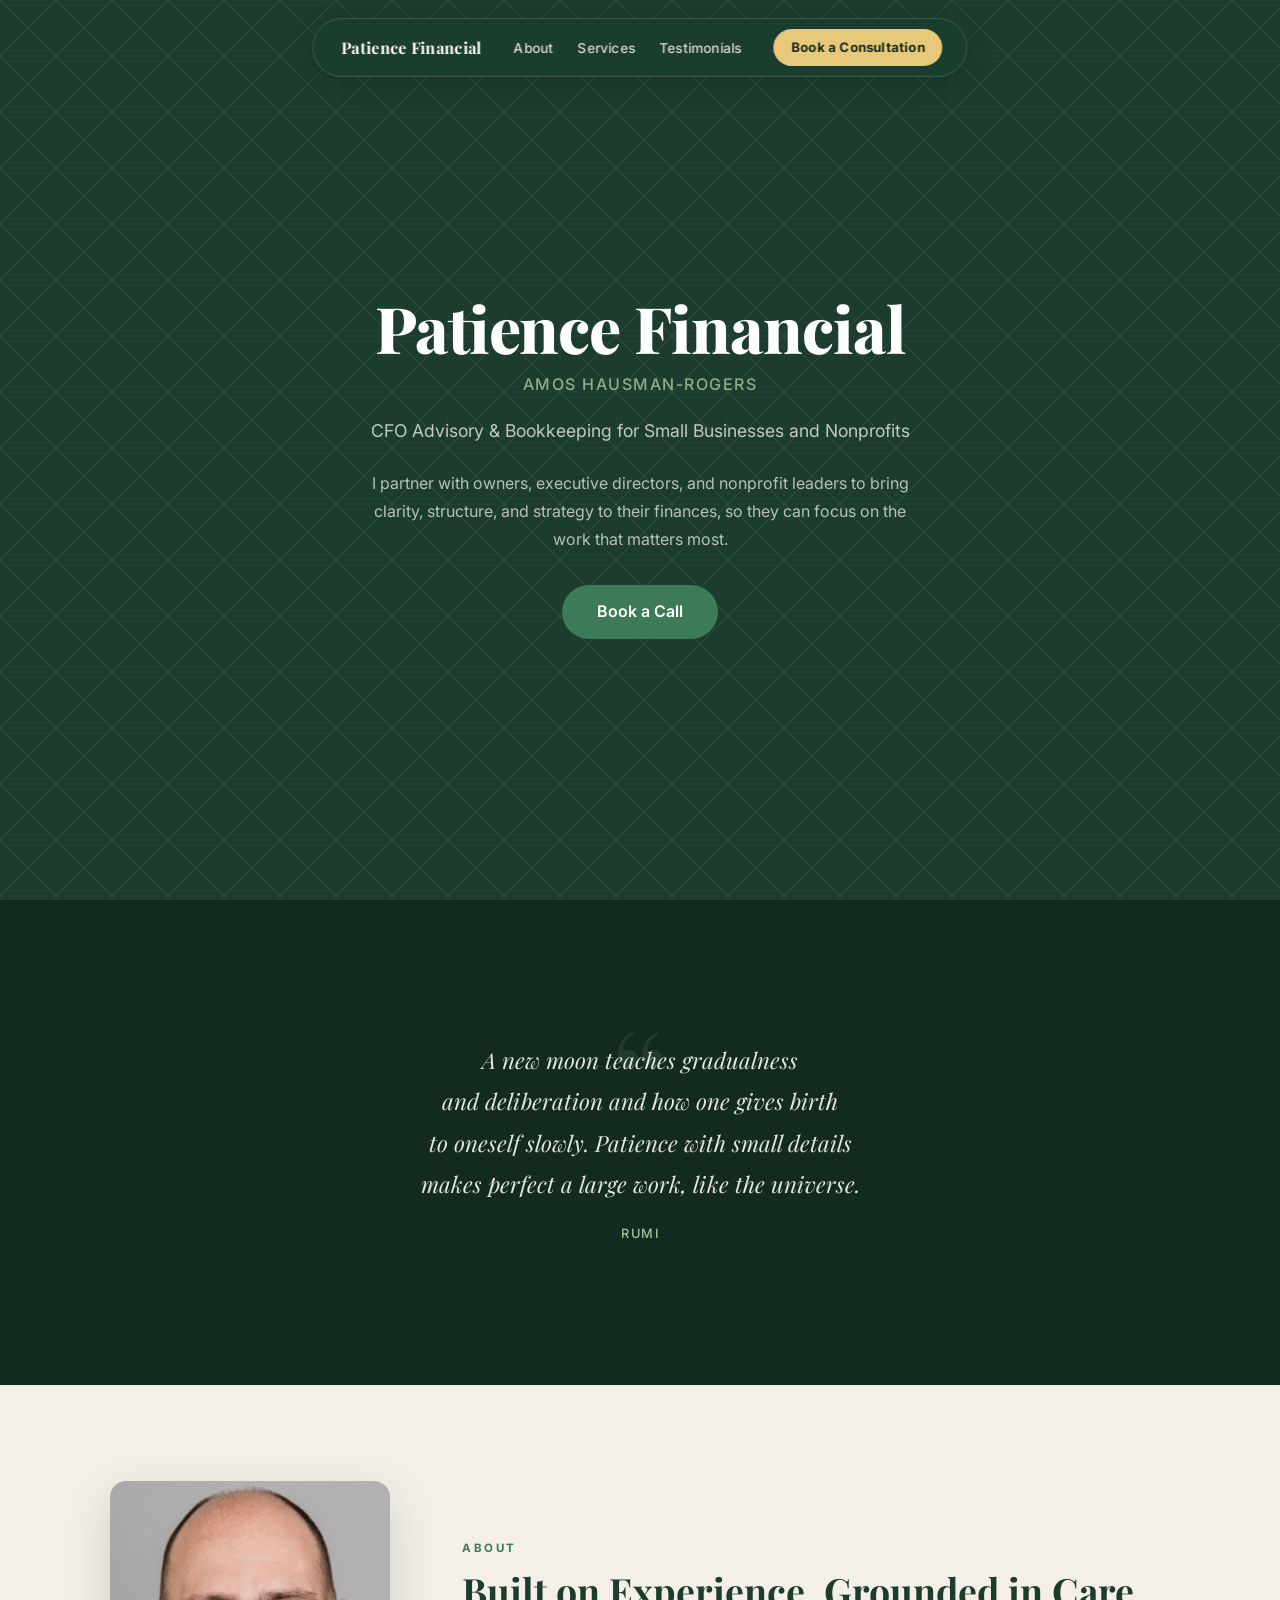
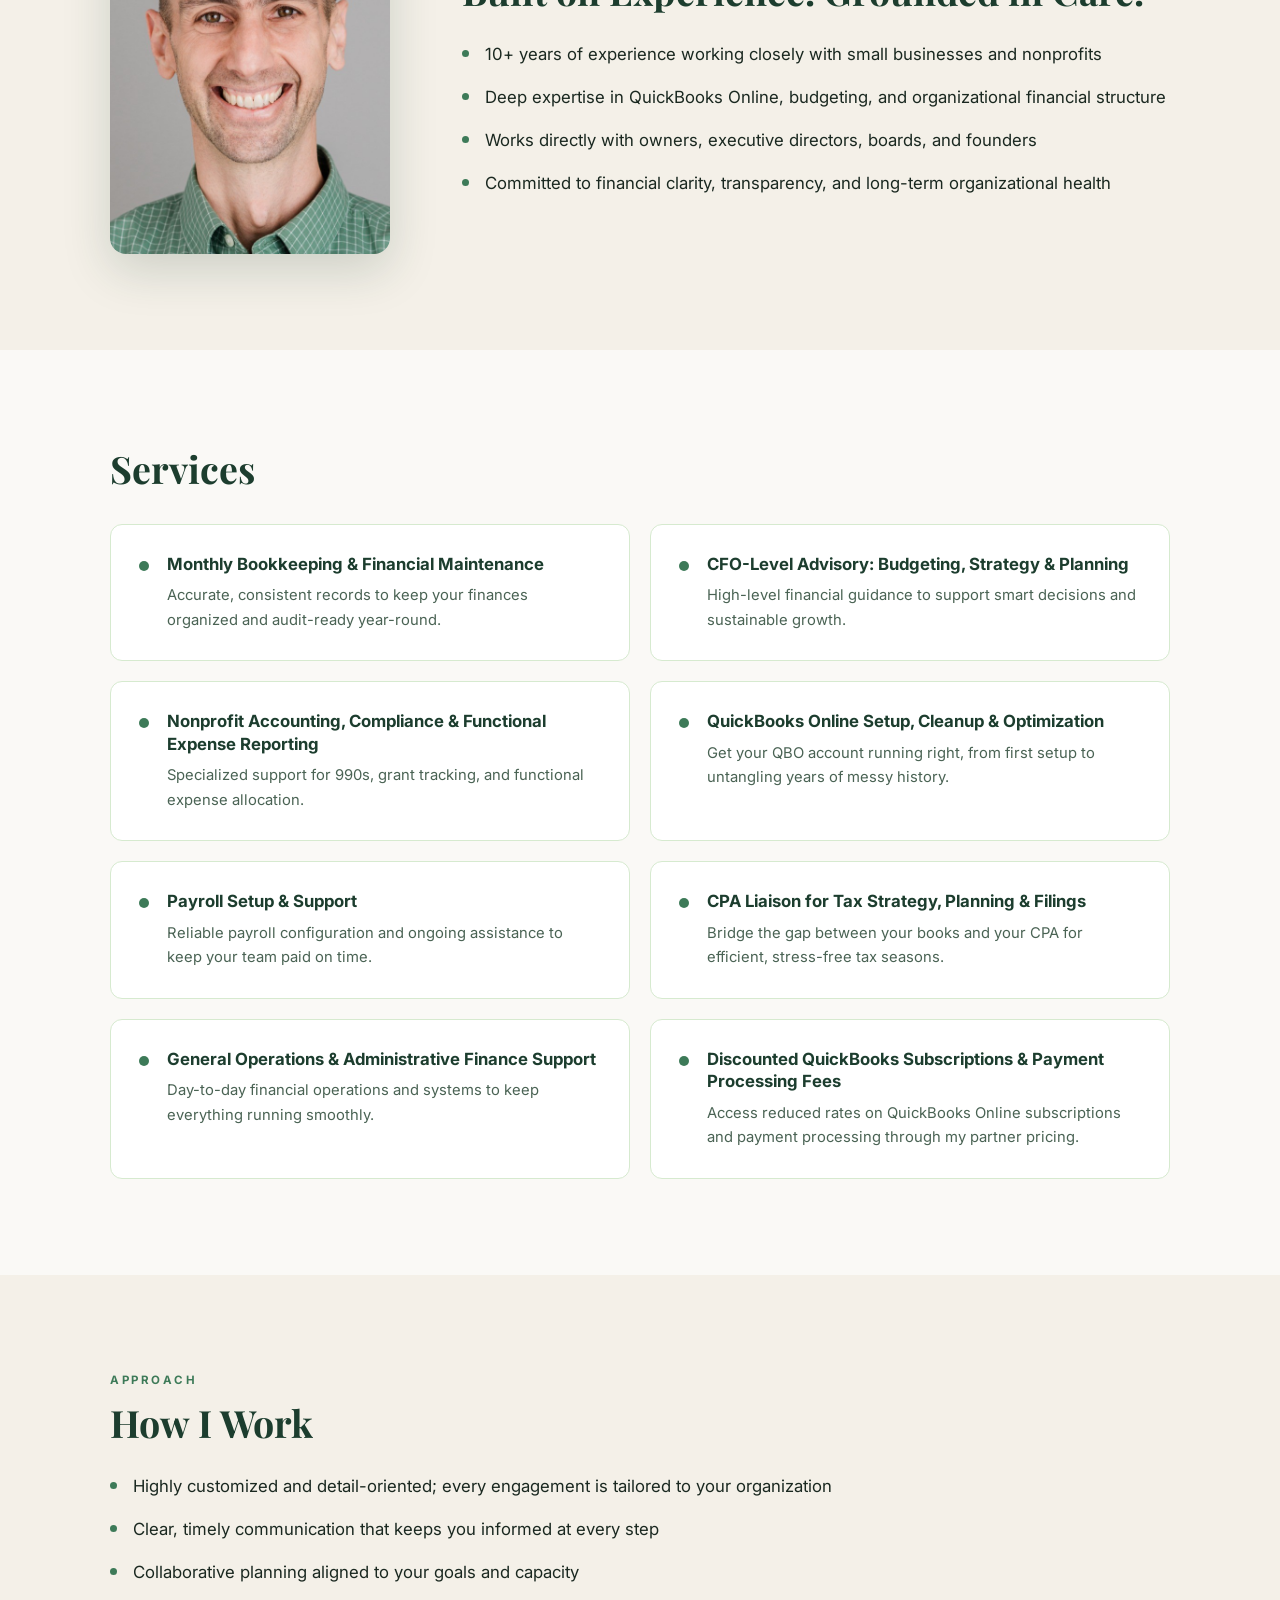
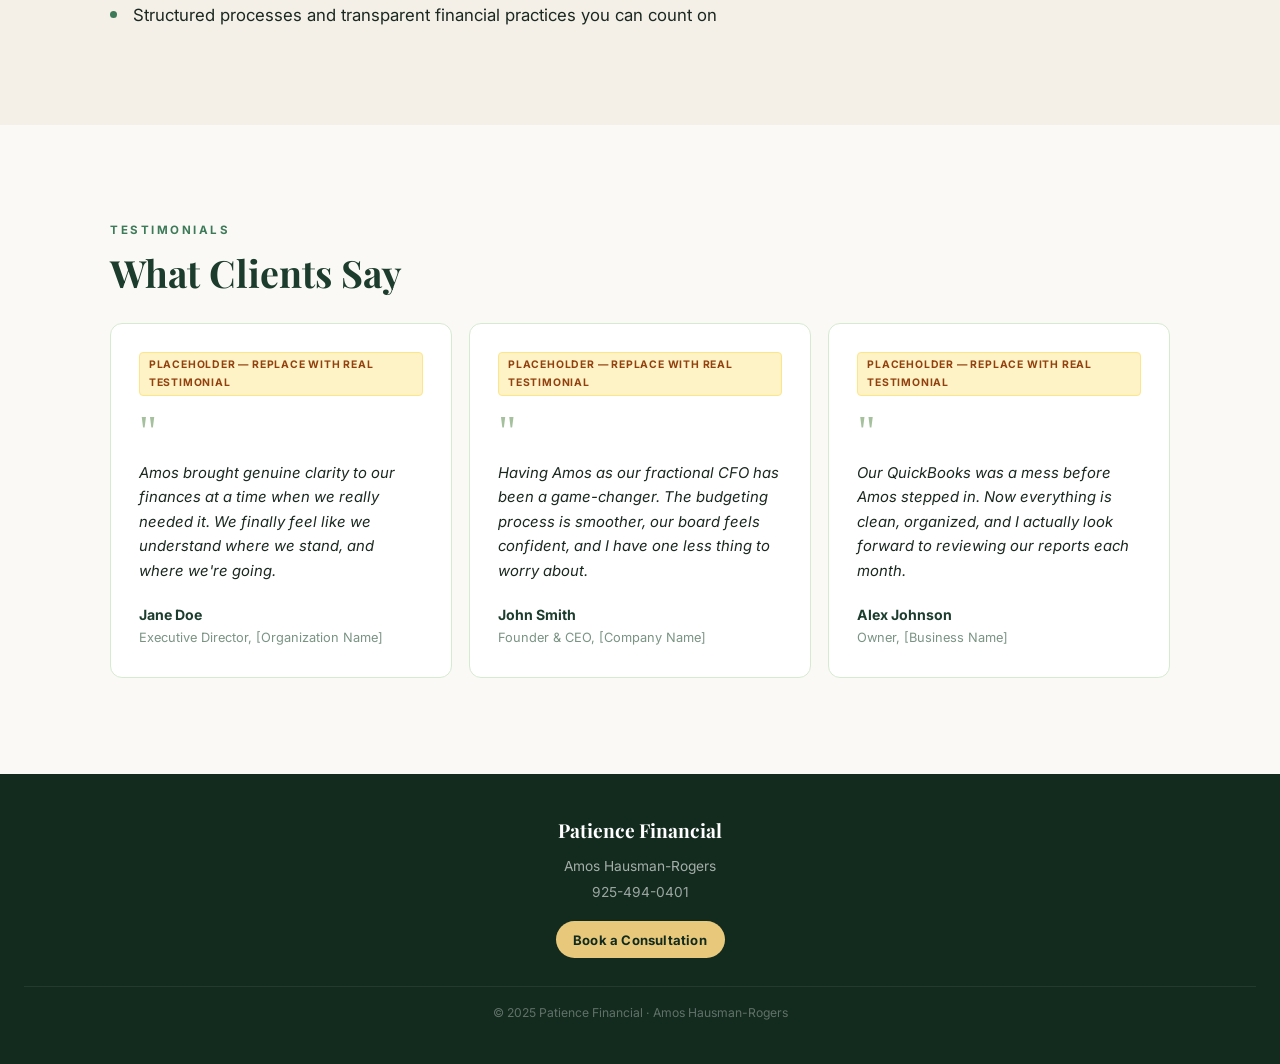
==== index.html @ f8614fc4 "Send booking links directly to Calendly" ====
<!DOCTYPE html>
<html lang="en">
<head>
  <meta charset="UTF-8" />
  <meta name="viewport" content="width=device-width, initial-scale=1.0" />
  <title>Patience Financial | Amos Hausman-Rogers</title>
  <link rel="preconnect" href="https://fonts.googleapis.com">
  <link rel="preconnect" href="https://fonts.gstatic.com" crossorigin>
  <link href="https://fonts.googleapis.com/css2?family=Inter:wght@400;500;600;700&family=Playfair+Display:ital,wght@0,700;0,800;1,400;1,500&display=swap" rel="stylesheet">
  <style>
    /* ===== RESET & BASE ===== */
    *, *::before, *::after { box-sizing: border-box; margin: 0; padding: 0; }

    :root {
      --deep:        #1c3d2e;
      --deep-2:      #132b1f;
      --mid:         #2d5a42;
      --accent:      #3d7a58;
      --sage:        #a5c09c;
      --sage-light:  #d6eacf;
      --cream:       #f4f0e8;
      --off-white:   #faf9f6;
      --white:       #ffffff;
      --text:        #1a2820;
      --text-mid:    #4a6354;
      --text-light:  #7a9484;
      --radius:      12px;
      --trans:       0.28s ease;
      --font:        'Inter', system-ui, -apple-system, sans-serif;
      --font-serif:  'Playfair Display', Georgia, serif;
    }

    html { scroll-behavior: smooth; }

    body {
      font-family: var(--font);
      color: var(--text);
      background: var(--white);
      line-height: 1.7;
      overflow-x: hidden;
    }

    /* ===== NAVBAR ===== */
    #navbar {
      position: fixed;
      top: 1.1rem;
      left: 50%;
      transform: translateX(-50%);
      z-index: 1000;
      background: rgba(28, 61, 46, 0.82);
      backdrop-filter: blur(16px);
      -webkit-backdrop-filter: blur(16px);
      border: 1px solid rgba(165, 192, 156, 0.22);
      border-radius: 999px;
      padding: 0.65rem 1.5rem 0.65rem 1.75rem;
      display: flex;
      align-items: center;
      gap: 2rem;
      transition: background var(--trans), box-shadow var(--trans);
      box-shadow: 0 4px 24px rgba(0,0,0,0.18);
    }

    #navbar.scrolled {
      background: rgba(19, 43, 31, 0.95);
    }

    .nav-brand {
      font-family: var(--font-serif);
      font-size: 1rem;
      font-weight: 700;
      color: #fff;
      letter-spacing: 0.3px;
      white-space: nowrap;
    }

    .nav-links {
      list-style: none;
      display: flex;
      gap: 1.5rem;
    }

    .nav-links a {
      color: rgba(255,255,255,0.82);
      text-decoration: none;
      font-size: 0.85rem;
      font-weight: 500;
      letter-spacing: 0.2px;
      transition: color var(--trans);
    }

    .nav-links a:hover { color: var(--sage); }

    .nav-cta {
      display: inline-block;
      padding: 0.45rem 1.1rem;
      background: #e8c87a;
      color: var(--deep-2);
      font-family: var(--font);
      font-size: 0.82rem;
      font-weight: 700;
      text-decoration: none;
      border-radius: 999px;
      white-space: nowrap;
      letter-spacing: 0.2px;
      transition: background var(--trans), transform var(--trans);
      flex-shrink: 0;
    }

    .nav-cta:hover {
      background: #f0d690;
      transform: translateY(-1px);
    }

    .nav-toggle {
      display: none;
      background: none;
      border: none;
      color: #fff;
      font-size: 1.35rem;
      cursor: pointer;
      padding: 0.1rem 0.3rem;
      line-height: 1;
    }

    /* ===== SHARED ===== */
    section { padding: 6rem 1.5rem; }

    .container {
      max-width: 1060px;
      margin: 0 auto;
    }

    .section-eyebrow {
      font-size: 0.72rem;
      font-weight: 700;
      letter-spacing: 2.5px;
      text-transform: uppercase;
      color: var(--accent);
      margin-bottom: 0.6rem;
    }

    h2 {
      font-family: var(--font-serif);
      font-size: clamp(1.75rem, 4vw, 2.35rem);
      font-weight: 700;
      color: var(--deep);
      line-height: 1.2;
      margin-bottom: 1.75rem;
    }

    .bullet-list {
      list-style: none;
      display: flex;
      flex-direction: column;
      gap: 1rem;
    }

    .bullet-list li {
      display: flex;
      align-items: flex-start;
      gap: 1rem;
      font-size: 1.05rem;
      color: var(--text);
      line-height: 1.6;
    }

    .bullet-list li::before {
      content: '';
      width: 7px;
      height: 7px;
      background: var(--accent);
      border-radius: 50%;
      flex-shrink: 0;
      margin-top: 0.58rem;
    }

    /* ===== HERO ===== */
    #hero {
      background: var(--deep);
      min-height: 100svh;
      display: flex;
      align-items: center;
      justify-content: center;
      text-align: center;
      position: relative;
      overflow: hidden;
      padding: 8rem 1.5rem 6rem;
    }

    .hero-bg {
      position: absolute;
      inset: 0;
      pointer-events: none;
    }

    .hero-content {
      position: relative;
      z-index: 1;
      max-width: 660px;
    }

    .hero-mark {
      width: 260px;
      height: 260px;
      margin: 0 auto 2rem;
      mix-blend-mode: multiply;
      display: block;
    }

    #hero h1 {
      font-family: var(--font-serif);
      font-size: clamp(2.6rem, 7vw, 4rem);
      font-weight: 800;
      color: #fff;
      line-height: 1.1;
      letter-spacing: -1px;
      margin-bottom: 0.5rem;
    }

    .hero-name {
      font-size: clamp(0.9rem, 2vw, 1rem);
      color: var(--sage);
      letter-spacing: 1.5px;
      text-transform: uppercase;
      font-weight: 500;
      margin-bottom: 1.25rem;
      opacity: 0.85;
    }

    .hero-tagline {
      font-size: clamp(0.95rem, 2.5vw, 1.1rem);
      color: rgba(255,255,255,0.72);
      font-weight: 400;
      margin-bottom: 1.5rem;
      line-height: 1.5;
    }

    .hero-intro {
      font-size: 1rem;
      color: rgba(255,255,255,0.68);
      line-height: 1.75;
      max-width: 540px;
      margin: 0 auto;
    }

    .hero-btn {
      display: inline-block;
      margin-top: 2rem;
      padding: 0.85rem 2.2rem;
      background: var(--accent);
      color: #fff;
      font-family: var(--font);
      font-size: 1rem;
      font-weight: 600;
      text-decoration: none;
      border-radius: 999px;
      transition: background var(--trans), transform var(--trans);
    }

    .hero-btn:hover {
      background: var(--mid);
      transform: translateY(-2px);
    }

    /* ===== QUOTES ===== */
    #quotes {
      background: var(--deep-2);
      padding: 6rem 1.5rem;
    }

    .quotes-inner {
      max-width: 660px;
      margin: 0 auto;
      display: flex;
      flex-direction: column;
      align-items: center;
    }

    .q-item {
      position: relative;
      text-align: center;
      padding: 2.75rem 1rem;
      width: 100%;
    }

    .q-deco {
      font-family: var(--font-serif);
      font-size: 9rem;
      line-height: 1;
      color: var(--sage);
      opacity: 0.1;
      position: absolute;
      top: 0.5rem;
      left: 50%;
      transform: translateX(-50%);
      pointer-events: none;
      user-select: none;
    }

    .q-item blockquote {
      font-family: var(--font-serif);
      font-style: italic;
      font-size: clamp(1.1rem, 2.5vw, 1.3rem);
      color: rgba(255,255,255,0.88);
      line-height: 1.7;
      position: relative;
      z-index: 1;
    }

    .q-featured blockquote {
      font-size: clamp(1.15rem, 2.8vw, 1.4rem);
      line-height: 1.85;
      white-space: pre-line;
    }

    .q-item cite {
      display: block;
      margin-top: 1.1rem;
      font-size: 0.8rem;
      font-style: normal;
      color: var(--sage);
      letter-spacing: 1.5px;
      text-transform: uppercase;
      font-weight: 500;
      position: relative;
      z-index: 1;
    }

    .q-divider {
      display: flex;
      align-items: center;
      gap: 0.75rem;
      width: 100%;
      justify-content: center;
    }

    .q-divider::before,
    .q-divider::after {
      content: '';
      flex: 1;
      max-width: 80px;
      height: 1px;
      background: rgba(165,192,156,0.2);
    }

    .q-divider span {
      color: var(--sage);
      opacity: 0.4;
      font-size: 0.6rem;
      letter-spacing: 4px;
    }

    /* ===== ABOUT ===== */
    #about { background: var(--cream); }

    .about-layout {
      display: grid;
      grid-template-columns: 280px 1fr;
      gap: 4.5rem;
      align-items: center;
    }

    .about-photo {
      width: 100%;
      aspect-ratio: 3 / 4;
      border-radius: 16px;
      overflow: hidden;
      box-shadow: 0 16px 48px rgba(28, 61, 46, 0.18);
      flex-shrink: 0;
    }

    .about-photo img {
      width: 100%;
      height: 100%;
      object-fit: cover;
      object-position: center top;
    }

    /* ===== SERVICES ===== */
    #services { background: var(--off-white); }

    .svc-list {
      display: grid;
      grid-template-columns: 1fr 1fr;
      gap: 1.25rem;
      margin-top: 2rem;
    }

    .svc-item {
      display: flex;
      align-items: flex-start;
      gap: 1.1rem;
      padding: 1.75rem;
      background: var(--white);
      border-radius: var(--radius);
      border: 1px solid var(--sage-light);
    }

    .svc-dot {
      width: 10px;
      height: 10px;
      background: var(--accent);
      border-radius: 50%;
      flex-shrink: 0;
      margin-top: 0.5rem;
    }

    .svc-item h3 {
      font-size: 1.05rem;
      font-weight: 700;
      color: var(--deep);
      line-height: 1.35;
      margin-bottom: 0.5rem;
    }

    .svc-item p {
      font-size: 0.925rem;
      color: var(--text-mid);
      line-height: 1.65;
    }

    /* ===== HOW I WORK ===== */
    #how { background: var(--cream); }

    /* ===== TESTIMONIALS ===== */
    #testimonials { background: var(--off-white); }

    .testi-grid {
      display: grid;
      grid-template-columns: repeat(auto-fill, minmax(280px, 1fr));
      gap: 1.1rem;
      margin-top: 0.5rem;
    }

    .testi-card {
      background: var(--white);
      border: 1px solid var(--sage-light);
      border-radius: var(--radius);
      padding: 1.75rem;
    }

    .placeholder-tag {
      display: inline-block;
      font-size: 0.65rem;
      font-weight: 700;
      letter-spacing: 0.8px;
      text-transform: uppercase;
      background: #fef3c7;
      color: #92400e;
      border: 1px solid #fde68a;
      border-radius: 4px;
      padding: 0.2rem 0.55rem;
      margin-bottom: 1rem;
    }

    .quote-glyph {
      font-size: 2.75rem;
      line-height: 0.9;
      color: var(--sage);
      font-family: Georgia, serif;
      margin-bottom: 0.6rem;
    }

    .testi-card blockquote {
      font-size: 0.93rem;
      color: var(--text);
      line-height: 1.65;
      font-style: italic;
      margin-bottom: 1.25rem;
    }

    .testi-name {
      font-weight: 700;
      font-size: 0.88rem;
      color: var(--deep);
    }

    .testi-role {
      font-size: 0.8rem;
      color: var(--text-light);
    }

    /* ===== FOOTER ===== */
    #footer {
      background: var(--deep-2);
      color: rgba(255,255,255,0.62);
      padding: 2.5rem 1.5rem;
      text-align: center;
    }

    .footer-brand {
      font-family: var(--font-serif);
      font-size: 1.2rem;
      font-weight: 700;
      color: #fff;
      margin-bottom: 0.4rem;
    }

    .footer-details {
      font-size: 0.86rem;
      line-height: 1.9;
      margin-bottom: 1rem;
    }

    .footer-details a {
      color: rgba(255,255,255,0.58);
      text-decoration: none;
      transition: color var(--trans);
    }

    .footer-details a:hover { color: var(--sage); }

    .footer-cta {
      margin-bottom: 1.25rem;
    }

    .footer-copy {
      font-size: 0.76rem;
      color: rgba(255,255,255,0.33);
      border-top: 1px solid rgba(255,255,255,0.07);
      padding-top: 1rem;
      margin-top: 0.5rem;
    }

    /* ===== SCROLL FADE IN ===== */
    .fade {
      opacity: 0;
      transform: translateY(22px);
      transition: opacity 0.55s ease, transform 0.55s ease;
    }

    .fade.in {
      opacity: 1;
      transform: none;
    }

    /* ===== RESPONSIVE ===== */
    @media (max-width: 820px) {
      .contact-wrap { grid-template-columns: 1fr; gap: 2rem; }
      .about-layout { grid-template-columns: 1fr; gap: 2.5rem; }
      .about-photo { max-width: 240px; aspect-ratio: 1; border-radius: 50%; margin: 0 auto; }
    }

    @media (max-width: 680px) {
      #navbar {
        border-radius: 14px;
        top: 0.75rem;
        padding: 0.6rem 1.1rem;
        gap: 0.75rem;
        max-width: calc(100% - 1.5rem);
      }

      .nav-links {
        display: none;
        flex-direction: column;
        position: fixed;
        top: 4.25rem;
        left: 0.75rem;
        right: 0.75rem;
        background: rgba(19, 43, 31, 0.97);
        backdrop-filter: blur(16px);
        border-radius: 14px;
        padding: 1.25rem 1.5rem;
        gap: 1.1rem;
        border: 1px solid rgba(165, 192, 156, 0.15);
        box-shadow: 0 8px 32px rgba(0,0,0,0.25);
      }

      .nav-links.open { display: flex; }
      .nav-toggle { display: block; }

      section { padding: 4rem 1.25rem; }

      .svc-list { grid-template-columns: 1fr; }
    }
  </style>
</head>
<body>

  <!-- ====== NAVBAR ====== -->
  <nav id="navbar" aria-label="Main navigation">
    <span class="nav-brand">Patience Financial</span>
    <ul class="nav-links" id="navLinks">
      <li><a href="#about">About</a></li>
      <li><a href="#services">Services</a></li>
      <li><a href="#testimonials">Testimonials</a></li>
    </ul>
    <a href="https://calendly.com/patience-financial/mtg" class="nav-cta" target="_blank" rel="noopener">Book a Consultation</a>
    <button class="nav-toggle" id="navToggle" aria-label="Toggle menu">&#9776;</button>
  </nav>

  <!-- ====== HERO ====== -->
  <section id="hero">
    <!-- Geometric SVG pattern -->
    <svg class="hero-bg" xmlns="http://www.w3.org/2000/svg" width="100%" height="100%">
      <defs>
        <pattern id="geo" x="0" y="0" width="56" height="56" patternUnits="userSpaceOnUse">
          <path d="M0 0 L56 56 M56 0 L0 56" stroke="rgba(165,192,156,0.14)" stroke-width="1" fill="none"/>
          <rect width="56" height="56" stroke="rgba(165,192,156,0.06)" fill="none"/>
        </pattern>
      </defs>
      <rect width="100%" height="100%" fill="url(#geo)"/>
    </svg>

    <div class="hero-content">
      <h1>Patience Financial</h1>
      <p class="hero-name">Amos Hausman-Rogers</p>
      <p class="hero-tagline">CFO Advisory &amp; Bookkeeping for Small Businesses and Nonprofits</p>
      <p class="hero-intro">
        I partner with owners, executive directors, and nonprofit leaders to bring clarity, structure, and strategy to their finances, so they can focus on the work that matters most.
      </p>
      <a class="hero-btn" href="https://calendly.com/patience-financial/mtg" target="_blank" rel="noopener">Book a Call</a>
    </div>
  </section>

  <!-- ====== QUOTES ====== -->
  <section id="quotes">
    <div class="quotes-inner">

      <div class="q-item q-featured fade">
        <div class="q-deco">&ldquo;</div>
        <blockquote>A new moon teaches gradualness
and deliberation and how one gives birth
to oneself slowly. Patience with small details
makes perfect a large work, like the universe.</blockquote>
        <cite>Rumi</cite>
      </div>

    </div>
  </section>

  <!-- ====== ABOUT ====== -->
  <section id="about">
    <div class="container">
      <div class="about-layout fade">
        <div class="about-photo">
          <img src="images/Amos.jpeg" alt="Amos Hausman-Rogers" />
        </div>
        <div class="about-text">
          <p class="section-eyebrow">About</p>
          <h2>Built on Experience. Grounded in Care.</h2>
          <ul class="bullet-list">
            <li>10+ years of experience working closely with small businesses and nonprofits</li>
            <li>Deep expertise in QuickBooks Online, budgeting, and organizational financial structure</li>
            <li>Works directly with owners, executive directors, boards, and founders</li>
            <li>Committed to financial clarity, transparency, and long-term organizational health</li>
          </ul>
        </div>
      </div>
    </div>
  </section>

  <!-- ====== SERVICES ====== -->
  <section id="services">
    <div class="container">
      <h2 class="fade">Services</h2>
      <div class="svc-list">

        <div class="svc-item fade">
          <div class="svc-dot"></div>
          <div>
            <h3>Monthly Bookkeeping &amp; Financial Maintenance</h3>
            <p>Accurate, consistent records to keep your finances organized and audit-ready year-round.</p>
          </div>
        </div>

        <div class="svc-item fade">
          <div class="svc-dot"></div>
          <div>
            <h3>CFO-Level Advisory: Budgeting, Strategy &amp; Planning</h3>
            <p>High-level financial guidance to support smart decisions and sustainable growth.</p>
          </div>
        </div>

        <div class="svc-item fade">
          <div class="svc-dot"></div>
          <div>
            <h3>Nonprofit Accounting, Compliance &amp; Functional Expense Reporting</h3>
            <p>Specialized support for 990s, grant tracking, and functional expense allocation.</p>
          </div>
        </div>

        <div class="svc-item fade">
          <div class="svc-dot"></div>
          <div>
            <h3>QuickBooks Online Setup, Cleanup &amp; Optimization</h3>
            <p>Get your QBO account running right, from first setup to untangling years of messy history.</p>
          </div>
        </div>

        <div class="svc-item fade">
          <div class="svc-dot"></div>
          <div>
            <h3>Payroll Setup &amp; Support</h3>
            <p>Reliable payroll configuration and ongoing assistance to keep your team paid on time.</p>
          </div>
        </div>

        <div class="svc-item fade">
          <div class="svc-dot"></div>
          <div>
            <h3>CPA Liaison for Tax Strategy, Planning &amp; Filings</h3>
            <p>Bridge the gap between your books and your CPA for efficient, stress-free tax seasons.</p>
          </div>
        </div>

        <div class="svc-item fade">
          <div class="svc-dot"></div>
          <div>
            <h3>General Operations &amp; Administrative Finance Support</h3>
            <p>Day-to-day financial operations and systems to keep everything running smoothly.</p>
          </div>
        </div>

        <div class="svc-item fade">
          <div class="svc-dot"></div>
          <div>
            <h3>Discounted QuickBooks Subscriptions &amp; Payment Processing Fees</h3>
            <p>Access reduced rates on QuickBooks Online subscriptions and payment processing through my partner pricing.</p>
          </div>
        </div>

      </div>
    </div>
  </section>

  <!-- ====== HOW I WORK ====== -->
  <section id="how">
    <div class="container fade">
      <p class="section-eyebrow">Approach</p>
      <h2>How I Work</h2>
      <ul class="bullet-list">
        <li>Highly customized and detail-oriented; every engagement is tailored to your organization</li>
        <li>Clear, timely communication that keeps you informed at every step</li>
        <li>Collaborative planning aligned to your goals and capacity</li>
        <li>Structured processes and transparent financial practices you can count on</li>
      </ul>
    </div>
  </section>

  <!-- ====== TESTIMONIALS ====== -->
  <section id="testimonials">
    <div class="container">
      <p class="section-eyebrow fade">Testimonials</p>
      <h2 class="fade">What Clients Say</h2>
      <div class="testi-grid">

        <div class="testi-card fade">
          <span class="placeholder-tag">Placeholder — replace with real testimonial</span>
          <div class="quote-glyph">"</div>
          <blockquote>Amos brought genuine clarity to our finances at a time when we really needed it. We finally feel like we understand where we stand, and where we're going.</blockquote>
          <div class="testi-name">Jane Doe</div>
          <div class="testi-role">Executive Director, [Organization Name]</div>
        </div>

        <div class="testi-card fade">
          <span class="placeholder-tag">Placeholder — replace with real testimonial</span>
          <div class="quote-glyph">"</div>
          <blockquote>Having Amos as our fractional CFO has been a game-changer. The budgeting process is smoother, our board feels confident, and I have one less thing to worry about.</blockquote>
          <div class="testi-name">John Smith</div>
          <div class="testi-role">Founder &amp; CEO, [Company Name]</div>
        </div>

        <div class="testi-card fade">
          <span class="placeholder-tag">Placeholder — replace with real testimonial</span>
          <div class="quote-glyph">"</div>
          <blockquote>Our QuickBooks was a mess before Amos stepped in. Now everything is clean, organized, and I actually look forward to reviewing our reports each month.</blockquote>
          <div class="testi-name">Alex Johnson</div>
          <div class="testi-role">Owner, [Business Name]</div>
        </div>

      </div>
    </div>
  </section>

  <!-- ====== FOOTER ====== -->
  <footer id="footer">
    <div class="footer-brand">Patience Financial</div>
    <div class="footer-details">
      Amos Hausman-Rogers<br>
      <a href="tel:+19254940401">925-494-0401</a>
    </div>
    <a href="https://calendly.com/patience-financial/mtg" class="nav-cta footer-cta" target="_blank" rel="noopener">Book a Consultation</a>
    <div class="footer-copy">&copy; 2025 Patience Financial &middot; Amos Hausman-Rogers</div>
  </footer>

  <script>
    // ---- Mobile nav ----
    const toggle = document.getElementById('navToggle');
    const links  = document.getElementById('navLinks');

    toggle.addEventListener('click', () => links.classList.toggle('open'));
    links.querySelectorAll('a').forEach(a =>
      a.addEventListener('click', () => links.classList.remove('open'))
    );

    // ---- Navbar scroll opacity ----
    window.addEventListener('scroll', () => {
      document.getElementById('navbar').classList.toggle('scrolled', window.scrollY > 40);
    }, { passive: true });

    // ---- Scroll fade-in ----
    const observer = new IntersectionObserver((entries) => {
      entries.forEach(entry => {
        if (entry.isIntersecting) {
          entry.target.classList.add('in');
          observer.unobserve(entry.target);
        }
      });
    }, { threshold: 0.1 });

    document.querySelectorAll('.fade').forEach(el => observer.observe(el));
  </script>

</body>
</html>
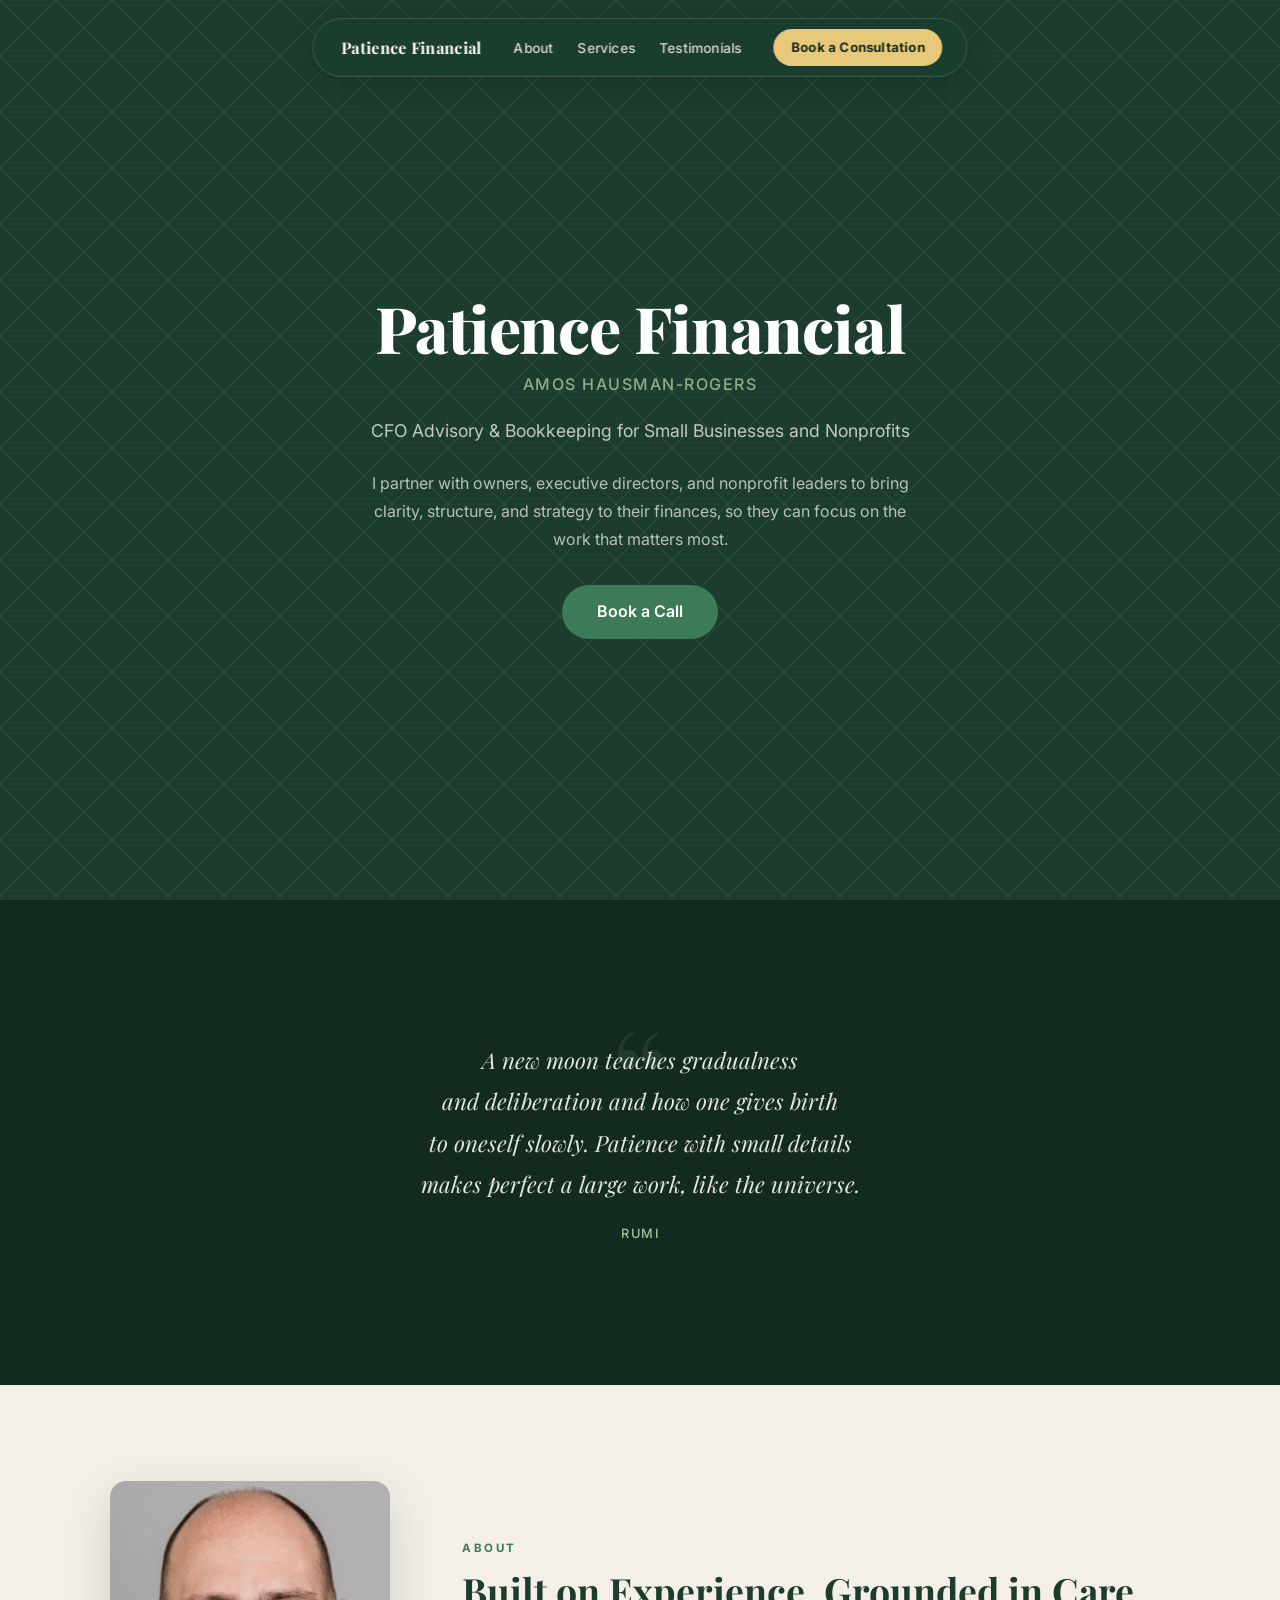
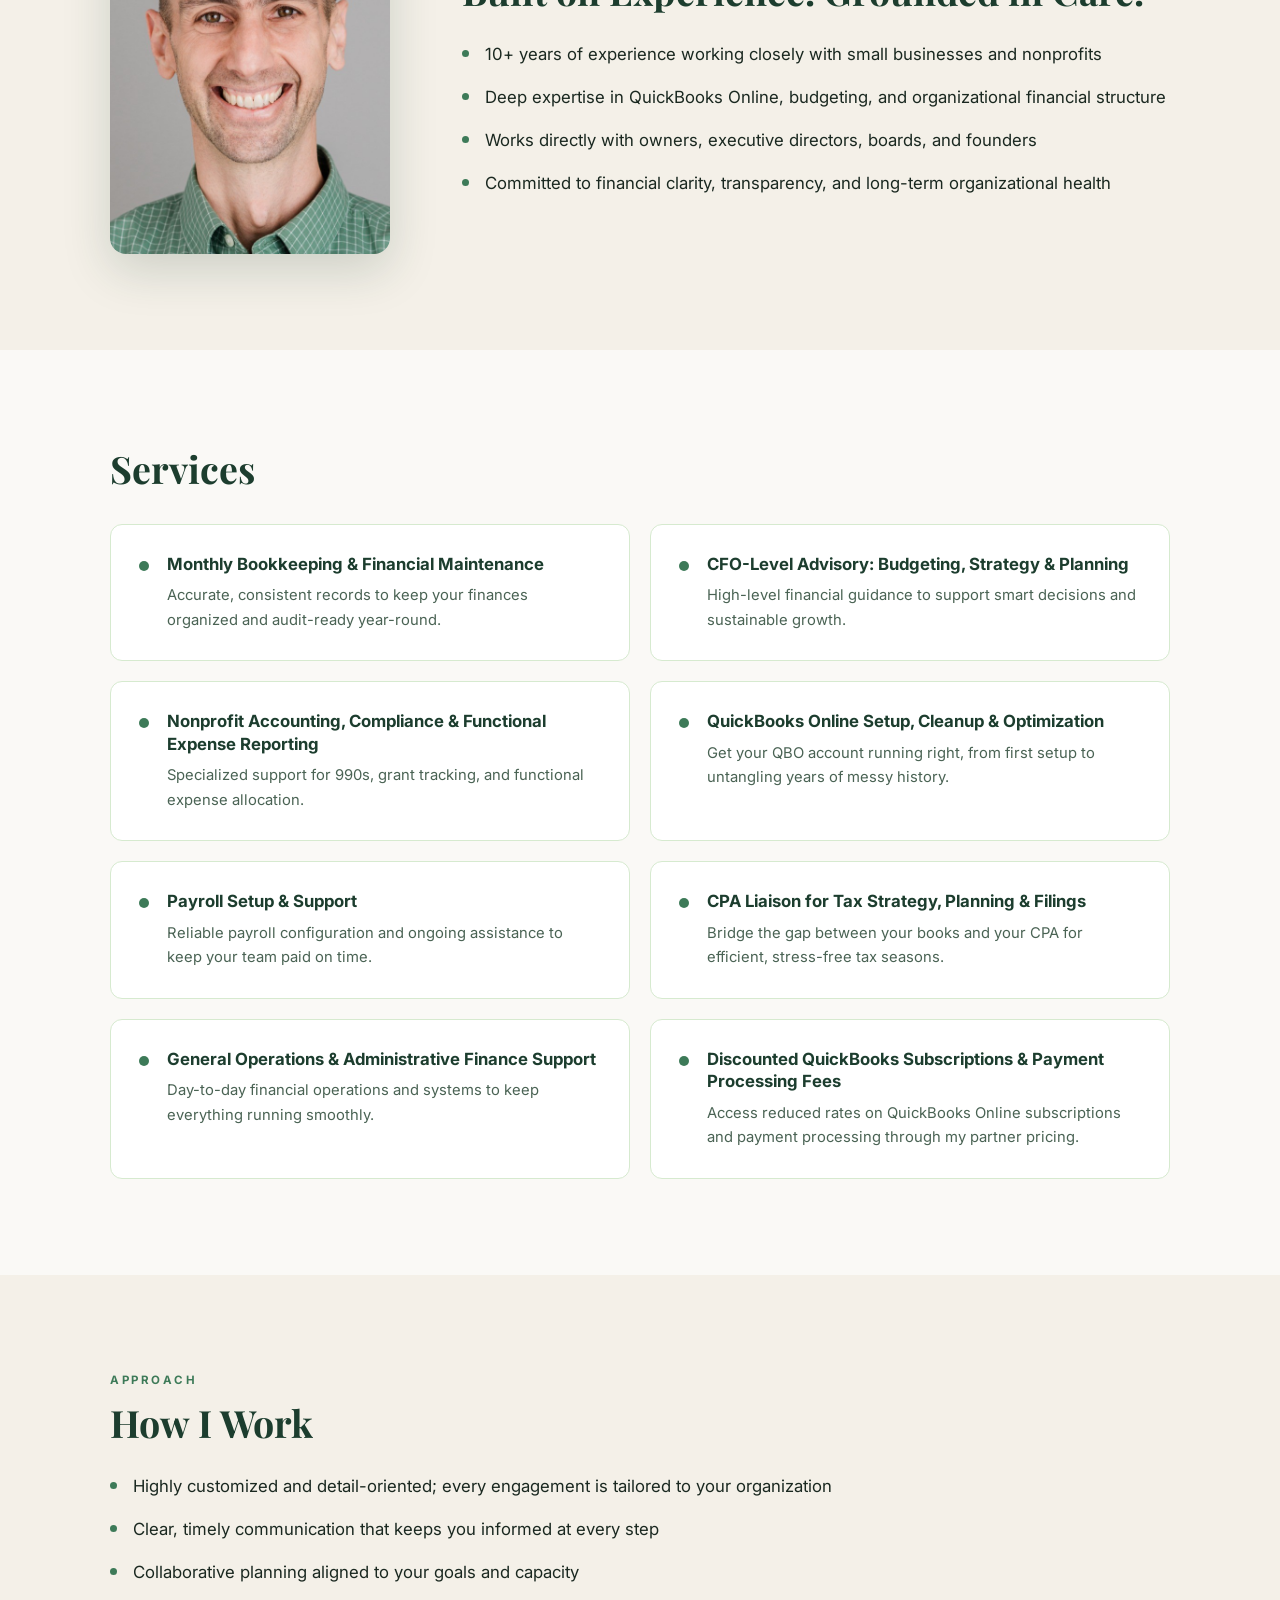
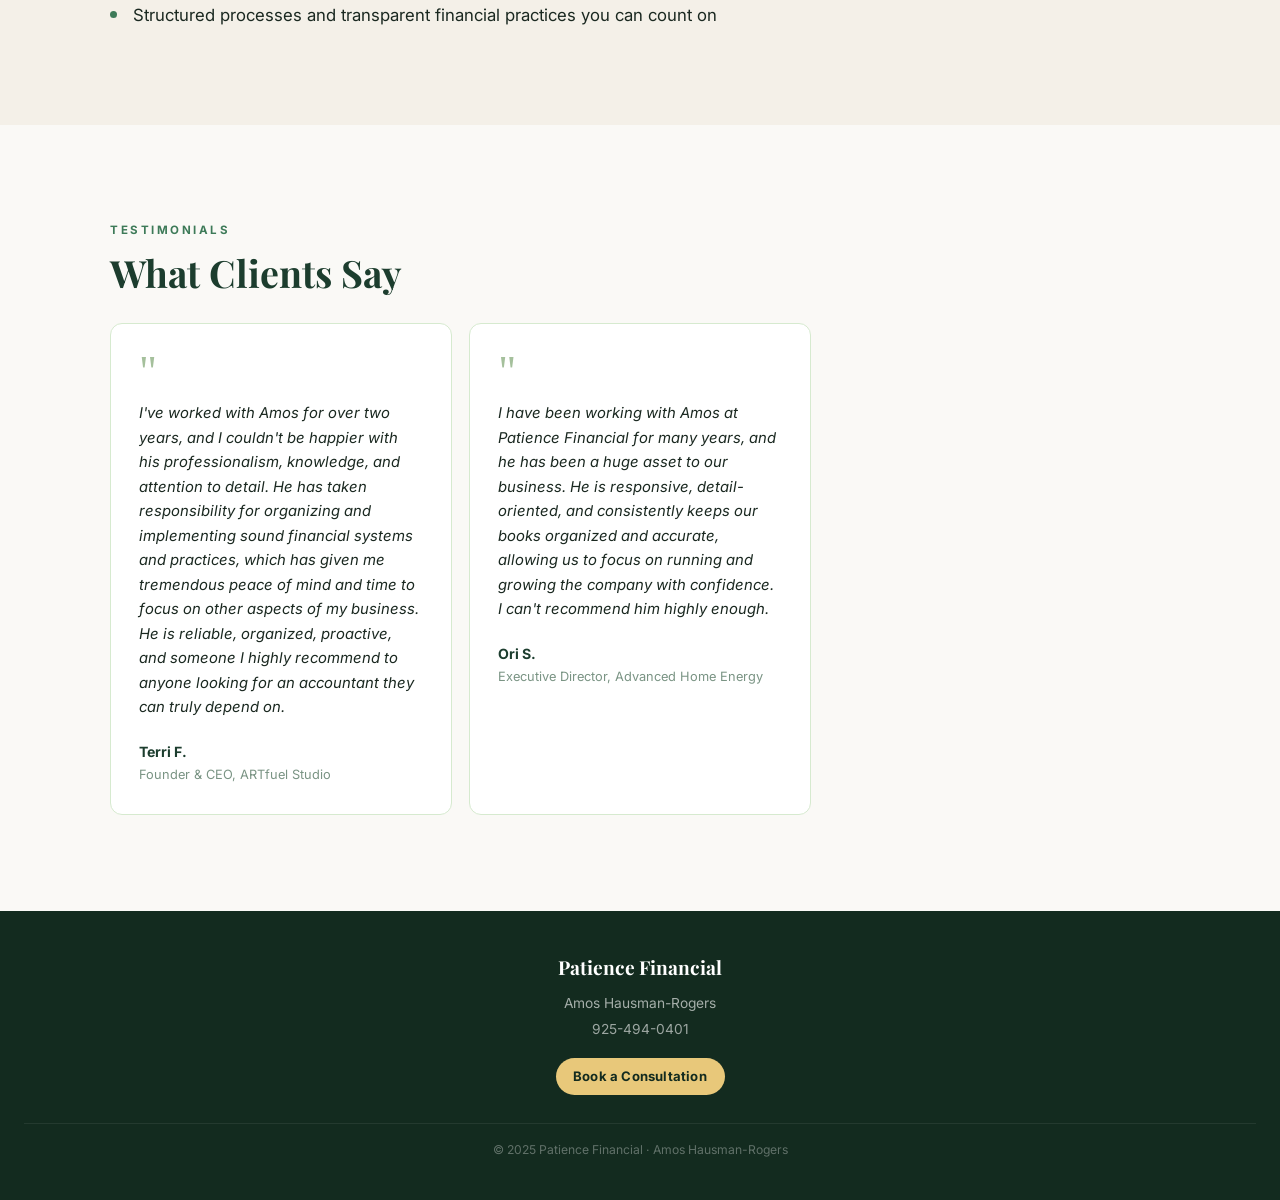
==== commit 0153288d: "Update homepage testimonials" ====
--- a/index.html
+++ b/index.html
@@ -746,27 +746,17 @@
       <div class="testi-grid">
 
         <div class="testi-card fade">
-          <span class="placeholder-tag">Placeholder — replace with real testimonial</span>
           <div class="quote-glyph">"</div>
-          <blockquote>Amos brought genuine clarity to our finances at a time when we really needed it. We finally feel like we understand where we stand, and where we're going.</blockquote>
-          <div class="testi-name">Jane Doe</div>
-          <div class="testi-role">Executive Director, [Organization Name]</div>
+          <blockquote>I've worked with Amos for over two years, and I couldn't be happier with his professionalism, knowledge, and attention to detail. He has taken responsibility for organizing and implementing sound financial systems and practices, which has given me tremendous peace of mind and time to focus on other aspects of my business. He is reliable, organized, proactive, and someone I highly recommend to anyone looking for an accountant they can truly depend on.</blockquote>
+          <div class="testi-name">Terri F.</div>
+          <div class="testi-role">Founder &amp; CEO, ARTfuel Studio</div>
         </div>
 
         <div class="testi-card fade">
-          <span class="placeholder-tag">Placeholder — replace with real testimonial</span>
           <div class="quote-glyph">"</div>
-          <blockquote>Having Amos as our fractional CFO has been a game-changer. The budgeting process is smoother, our board feels confident, and I have one less thing to worry about.</blockquote>
-          <div class="testi-name">John Smith</div>
-          <div class="testi-role">Founder &amp; CEO, [Company Name]</div>
-        </div>
-
-        <div class="testi-card fade">
-          <span class="placeholder-tag">Placeholder — replace with real testimonial</span>
-          <div class="quote-glyph">"</div>
-          <blockquote>Our QuickBooks was a mess before Amos stepped in. Now everything is clean, organized, and I actually look forward to reviewing our reports each month.</blockquote>
-          <div class="testi-name">Alex Johnson</div>
-          <div class="testi-role">Owner, [Business Name]</div>
+          <blockquote>I have been working with Amos at Patience Financial for many years, and he has been a huge asset to our business. He is responsive, detail-oriented, and consistently keeps our books organized and accurate, allowing us to focus on running and growing the company with confidence. I can't recommend him highly enough.</blockquote>
+          <div class="testi-name">Ori S.</div>
+          <div class="testi-role">Executive Director, Advanced Home Energy</div>
         </div>
 
       </div>
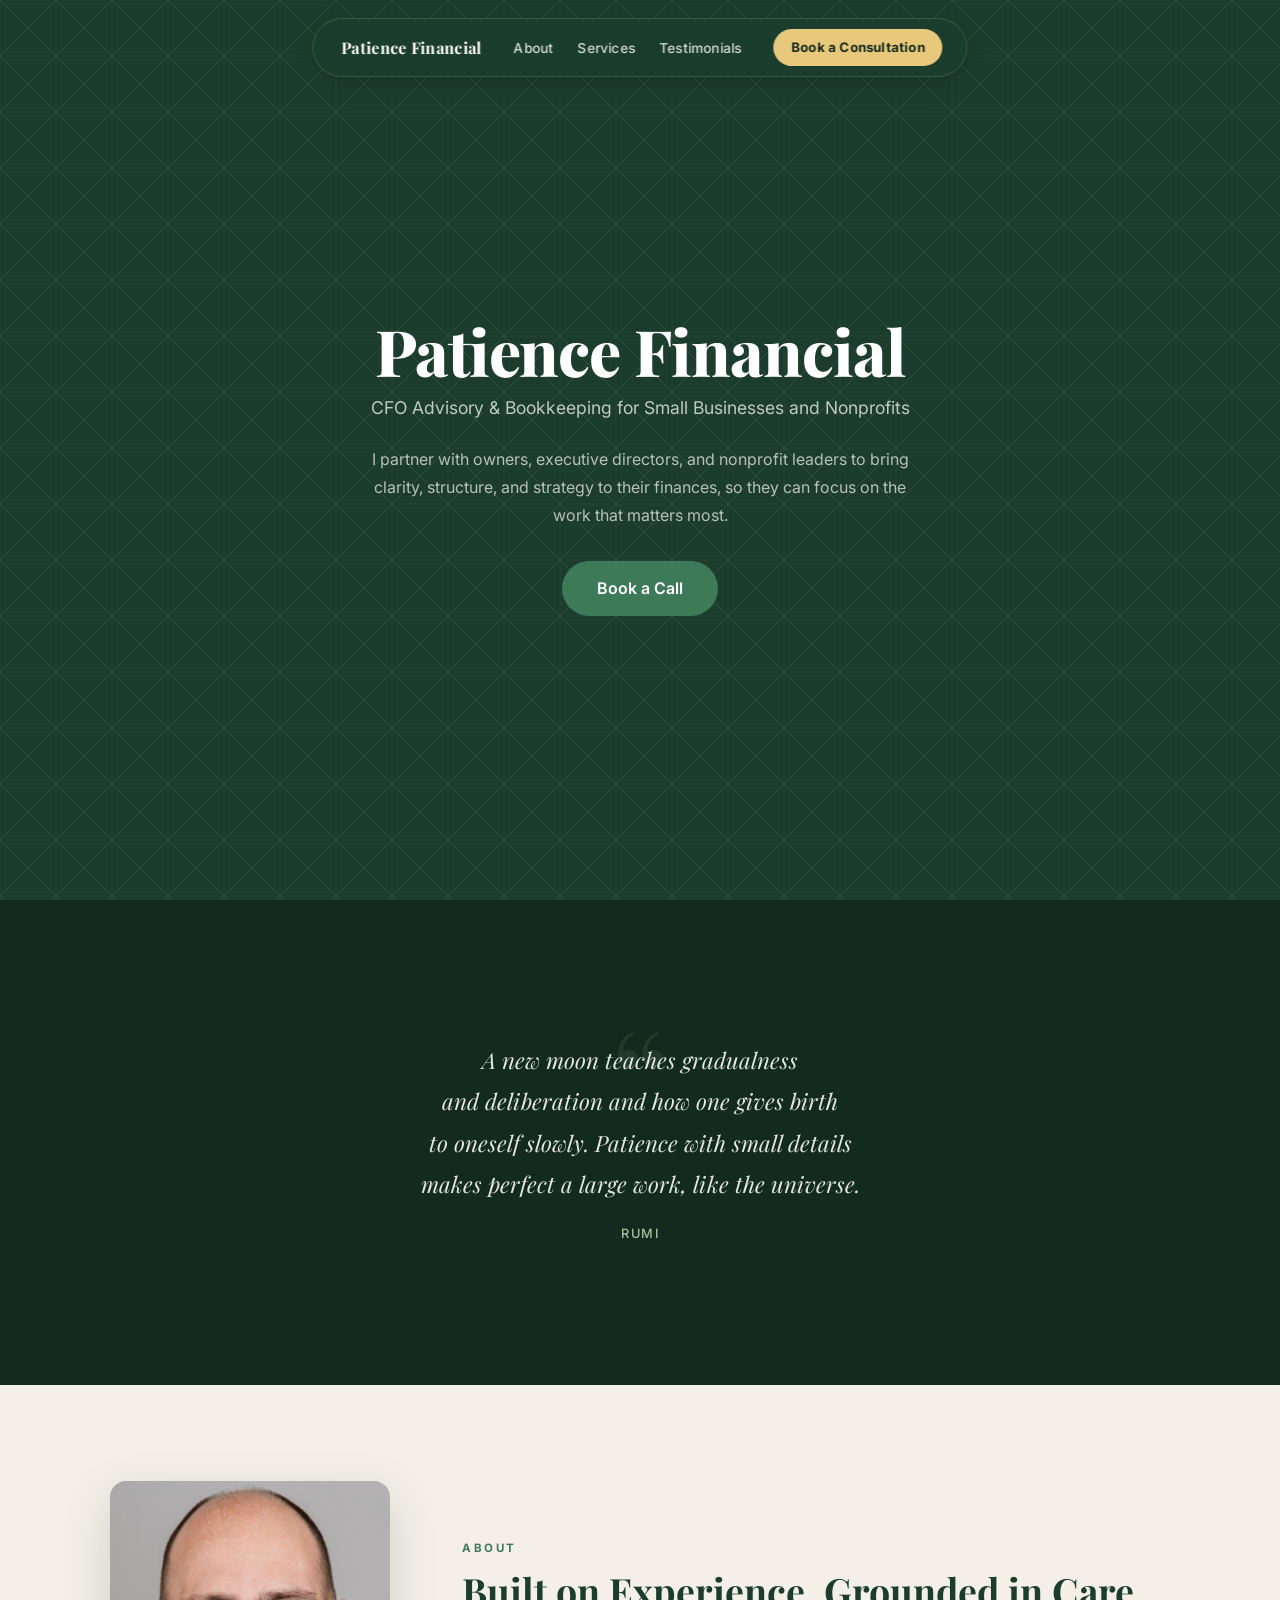
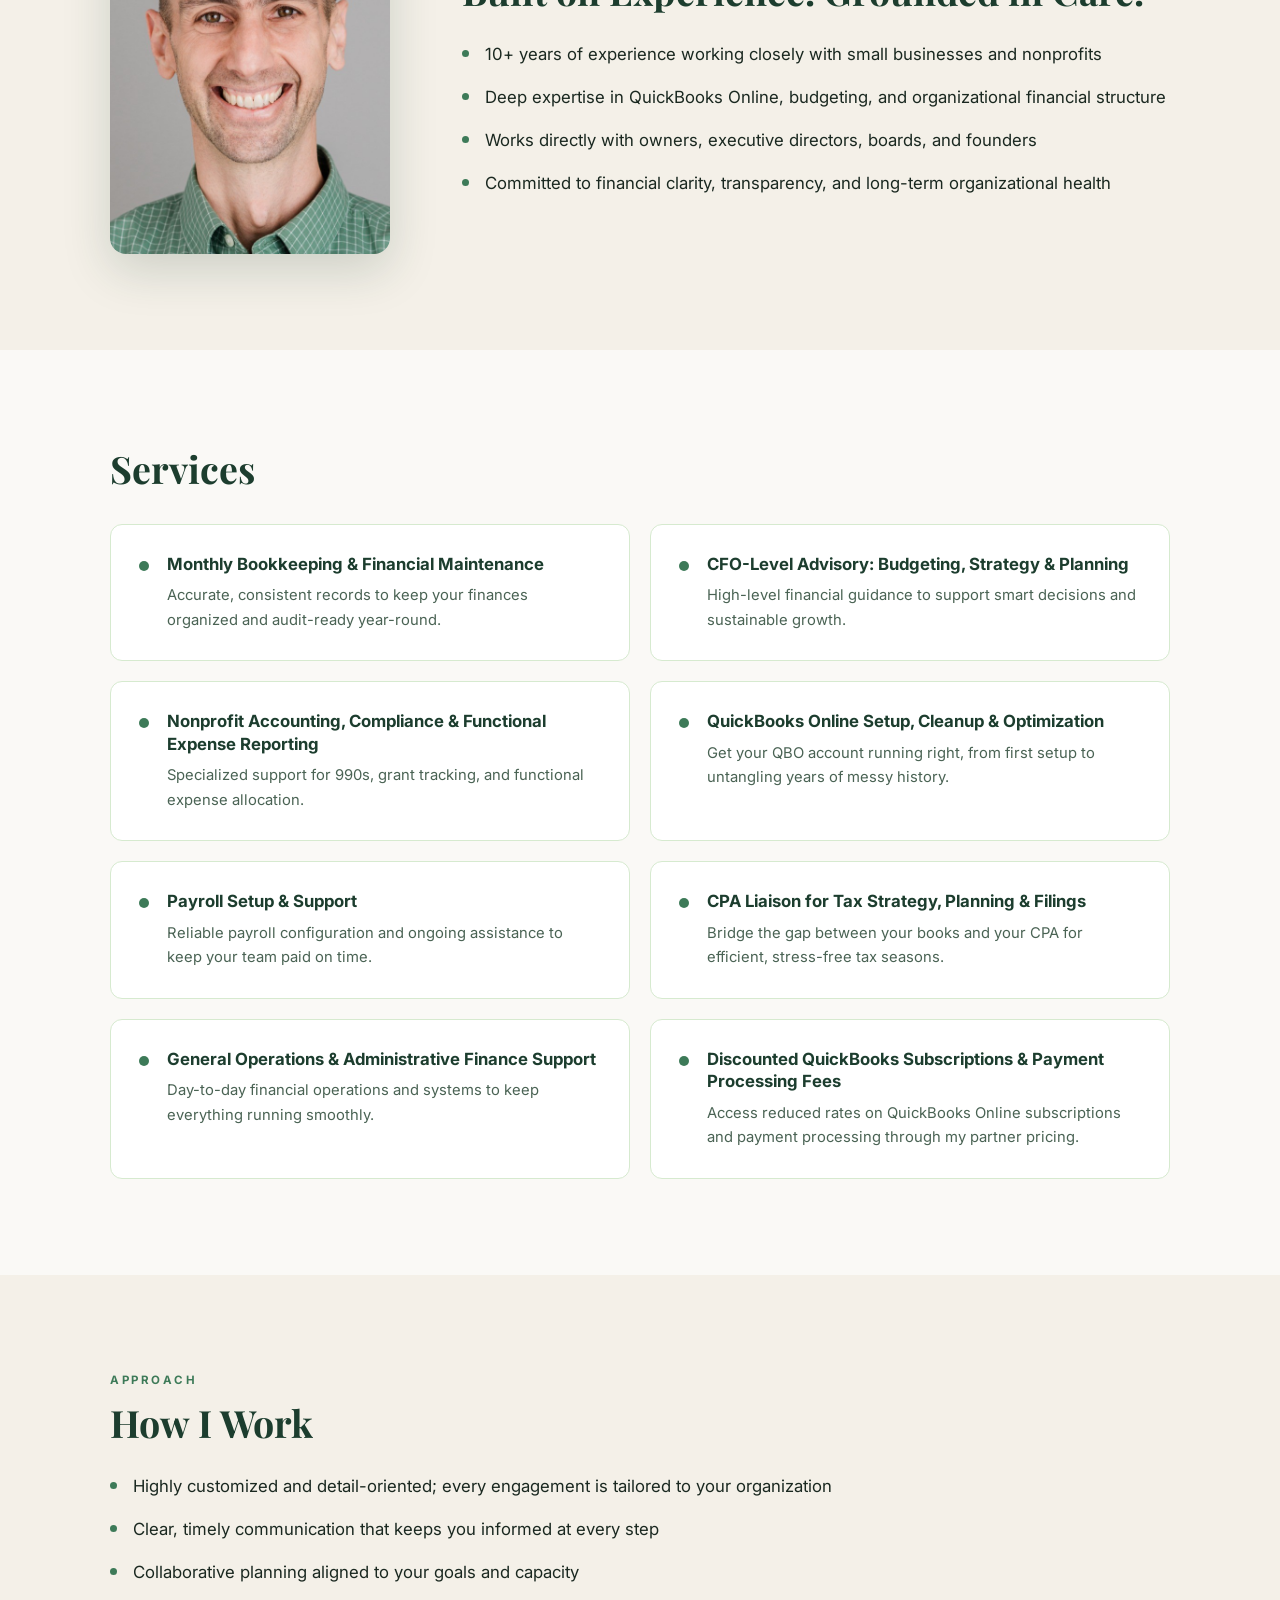
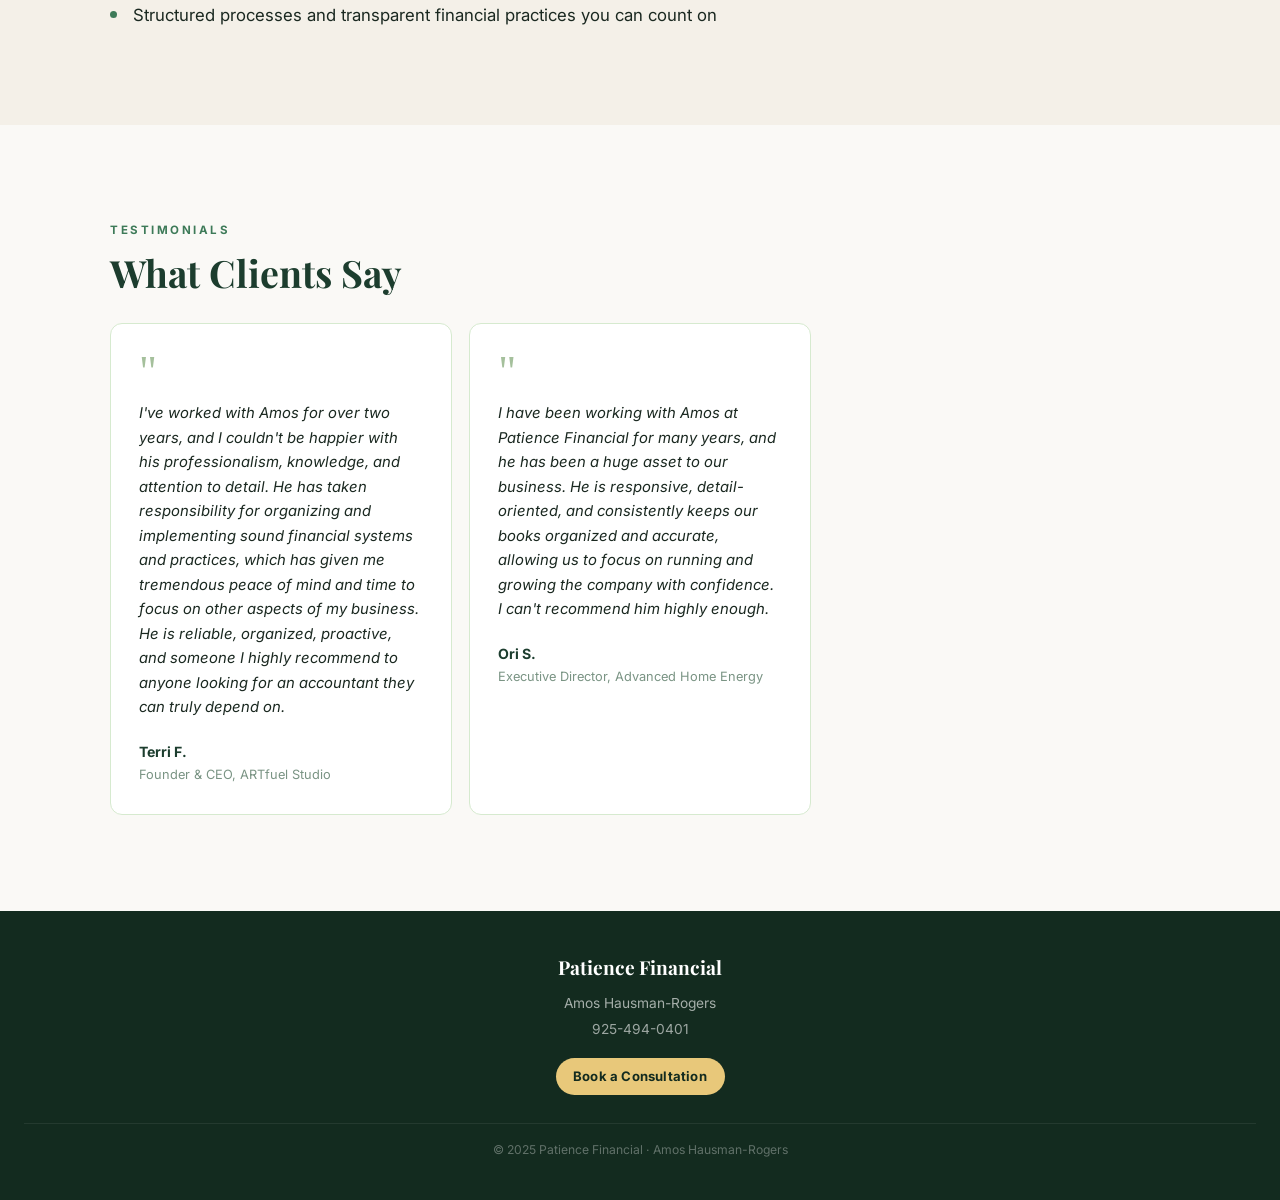
==== commit 542d459d: "Remove hero byline" ====
--- a/index.html
+++ b/index.html
@@ -604,7 +604,6 @@
 
     <div class="hero-content">
       <h1>Patience Financial</h1>
-      <p class="hero-name">Amos Hausman-Rogers</p>
       <p class="hero-tagline">CFO Advisory &amp; Bookkeeping for Small Businesses and Nonprofits</p>
       <p class="hero-intro">
         I partner with owners, executive directors, and nonprofit leaders to bring clarity, structure, and strategy to their finances, so they can focus on the work that matters most.
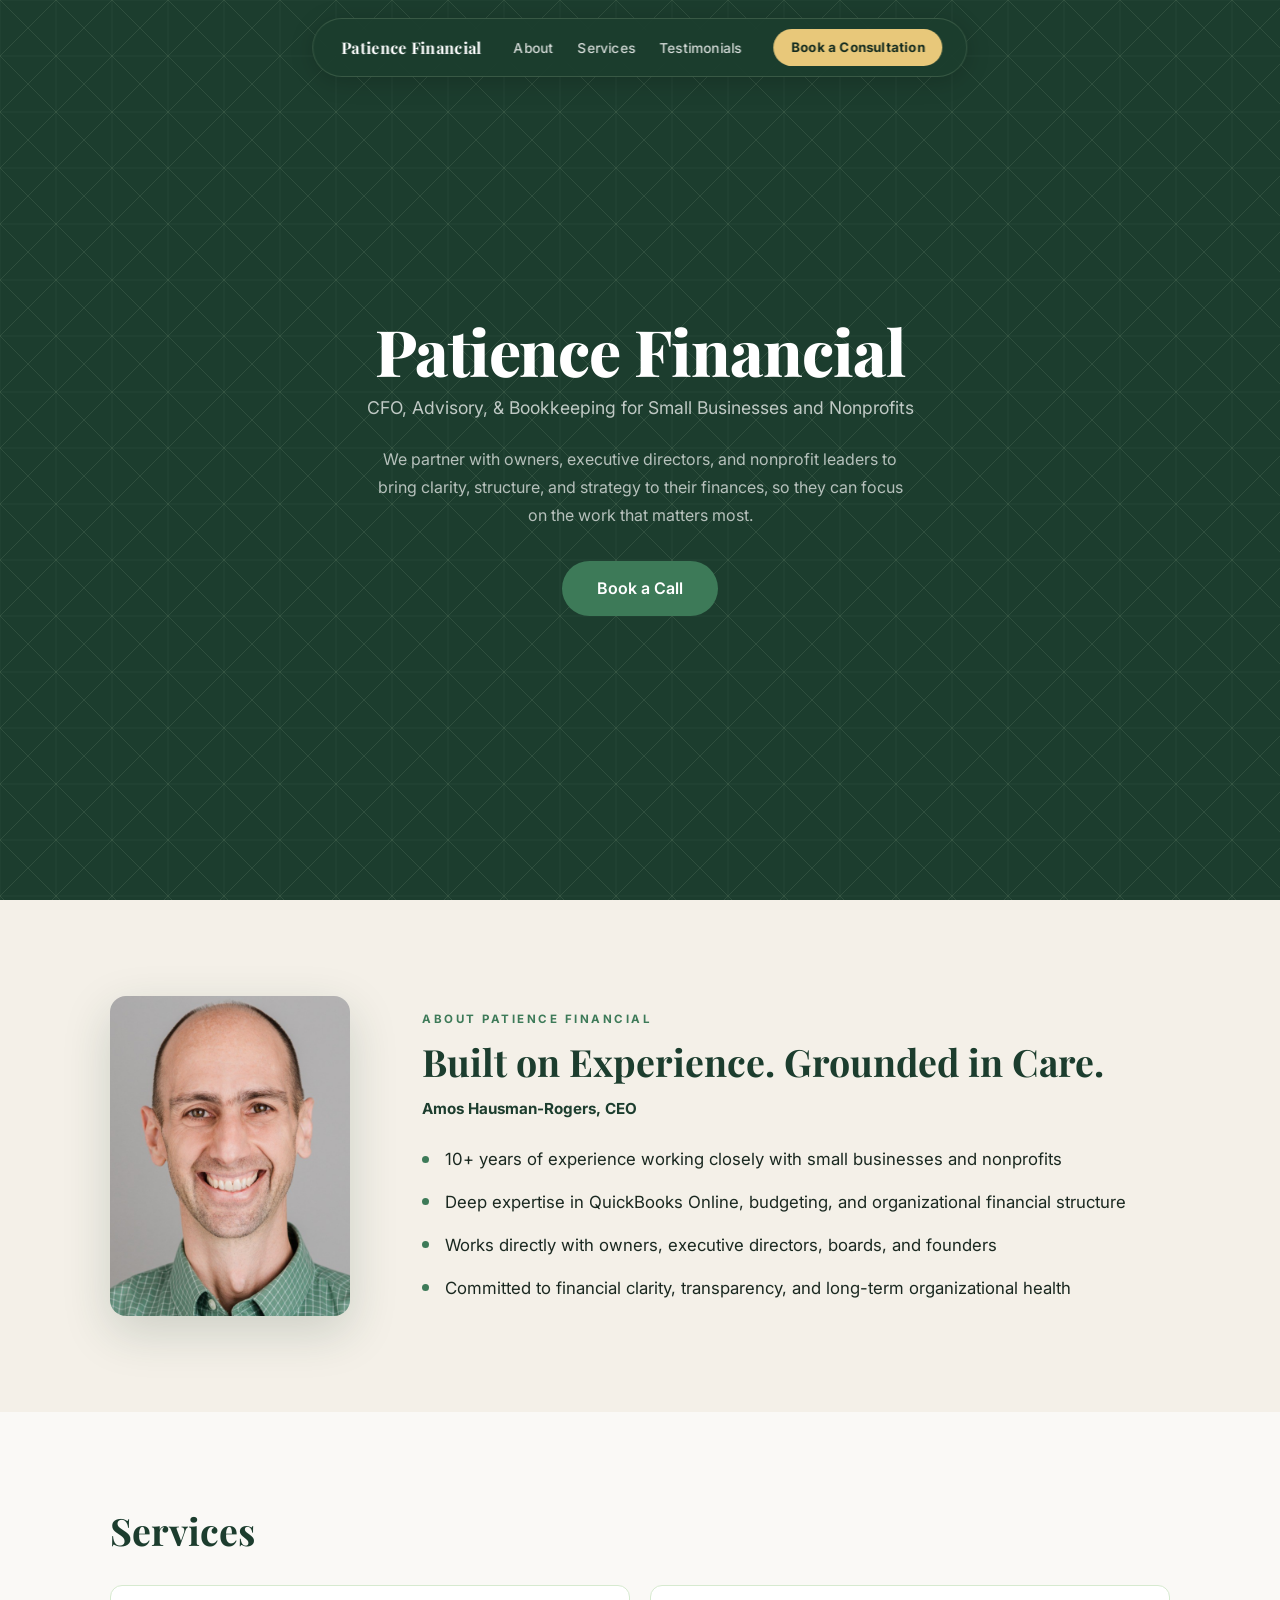
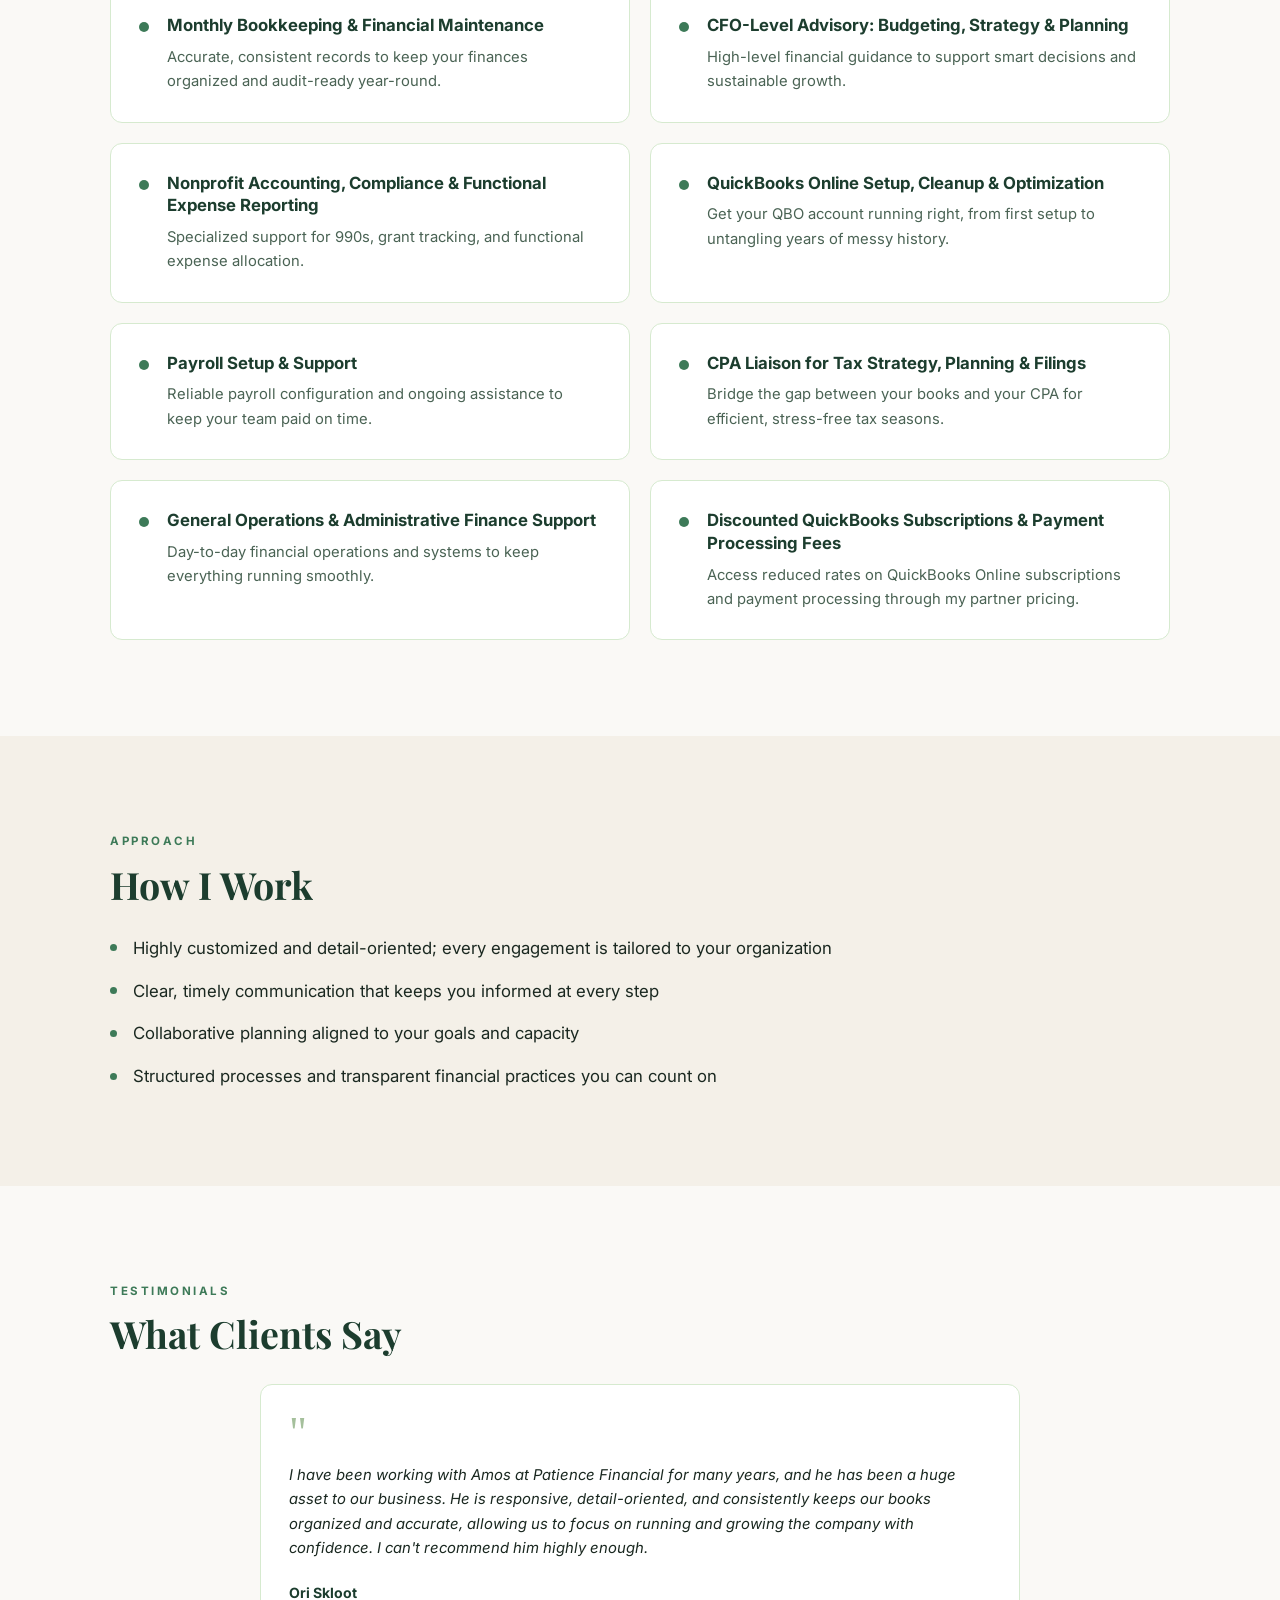
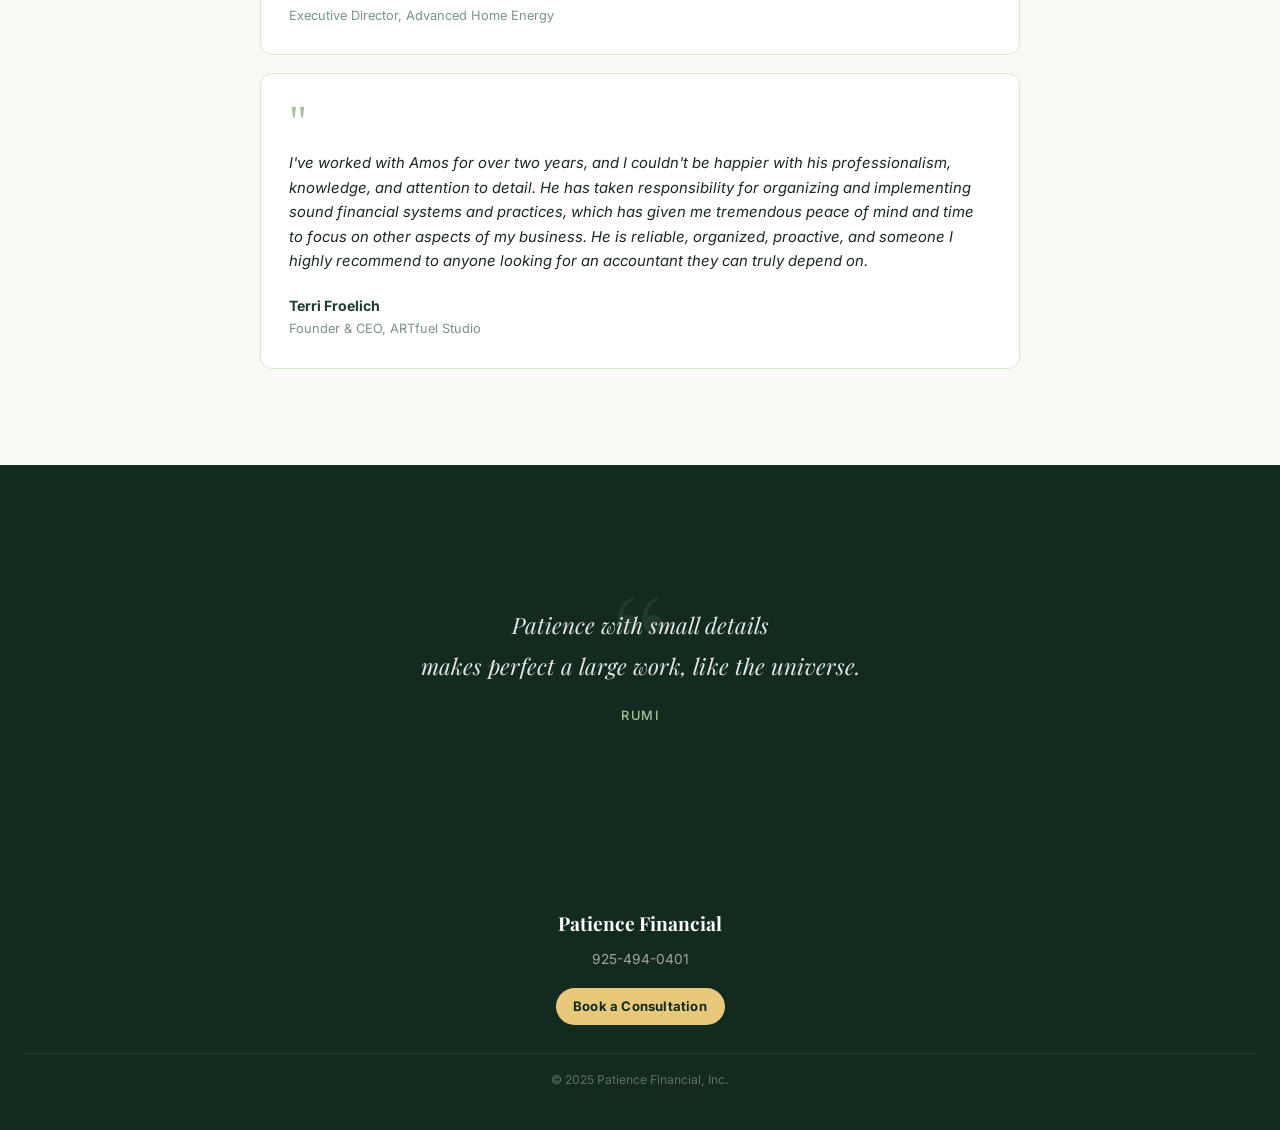
==== commit cfba1fcb: "Update homepage copy and layout" ====
--- a/index.html
+++ b/index.html
@@ -355,7 +355,7 @@
 
     .about-layout {
       display: grid;
-      grid-template-columns: 280px 1fr;
+      grid-template-columns: 240px 1fr;
       gap: 4.5rem;
       align-items: center;
     }
@@ -374,6 +374,13 @@
       height: 100%;
       object-fit: cover;
       object-position: center top;
+    }
+
+    .about-title {
+      font-size: 0.95rem;
+      font-weight: 700;
+      color: var(--deep);
+      margin: -1rem 0 1.5rem;
     }
 
     /* ===== SERVICES ===== */
@@ -427,9 +434,10 @@
 
     .testi-grid {
       display: grid;
-      grid-template-columns: repeat(auto-fill, minmax(280px, 1fr));
+      grid-template-columns: 1fr;
       gap: 1.1rem;
-      margin-top: 0.5rem;
+      margin: 0.5rem auto 0;
+      max-width: 760px;
     }
 
     .testi-card {
@@ -538,7 +546,7 @@
     @media (max-width: 820px) {
       .contact-wrap { grid-template-columns: 1fr; gap: 2rem; }
       .about-layout { grid-template-columns: 1fr; gap: 2.5rem; }
-      .about-photo { max-width: 240px; aspect-ratio: 1; border-radius: 50%; margin: 0 auto; }
+      .about-photo { max-width: 210px; aspect-ratio: 1; border-radius: 50%; margin: 0 auto; }
     }
 
     @media (max-width: 680px) {
@@ -604,27 +612,11 @@
 
     <div class="hero-content">
       <h1>Patience Financial</h1>
-      <p class="hero-tagline">CFO Advisory &amp; Bookkeeping for Small Businesses and Nonprofits</p>
+      <p class="hero-tagline">CFO, Advisory, &amp; Bookkeeping for Small Businesses and Nonprofits</p>
       <p class="hero-intro">
-        I partner with owners, executive directors, and nonprofit leaders to bring clarity, structure, and strategy to their finances, so they can focus on the work that matters most.
+        We partner with owners, executive directors, and nonprofit leaders to bring clarity, structure, and strategy to their finances, so they can focus on the work that matters most.
       </p>
       <a class="hero-btn" href="https://calendly.com/patience-financial/mtg" target="_blank" rel="noopener">Book a Call</a>
-    </div>
-  </section>
-
-  <!-- ====== QUOTES ====== -->
-  <section id="quotes">
-    <div class="quotes-inner">
-
-      <div class="q-item q-featured fade">
-        <div class="q-deco">&ldquo;</div>
-        <blockquote>A new moon teaches gradualness
-and deliberation and how one gives birth
-to oneself slowly. Patience with small details
-makes perfect a large work, like the universe.</blockquote>
-        <cite>Rumi</cite>
-      </div>
-
     </div>
   </section>
 
@@ -636,8 +628,9 @@
           <img src="images/Amos.jpeg" alt="Amos Hausman-Rogers" />
         </div>
         <div class="about-text">
-          <p class="section-eyebrow">About</p>
+          <p class="section-eyebrow">About Patience Financial</p>
           <h2>Built on Experience. Grounded in Care.</h2>
+          <p class="about-title">Amos Hausman-Rogers, CEO</p>
           <ul class="bullet-list">
             <li>10+ years of experience working closely with small businesses and nonprofits</li>
             <li>Deep expertise in QuickBooks Online, budgeting, and organizational financial structure</li>
@@ -746,19 +739,33 @@
 
         <div class="testi-card fade">
           <div class="quote-glyph">"</div>
-          <blockquote>I've worked with Amos for over two years, and I couldn't be happier with his professionalism, knowledge, and attention to detail. He has taken responsibility for organizing and implementing sound financial systems and practices, which has given me tremendous peace of mind and time to focus on other aspects of my business. He is reliable, organized, proactive, and someone I highly recommend to anyone looking for an accountant they can truly depend on.</blockquote>
-          <div class="testi-name">Terri F.</div>
-          <div class="testi-role">Founder &amp; CEO, ARTfuel Studio</div>
+          <blockquote>I have been working with Amos at Patience Financial for many years, and he has been a huge asset to our business. He is responsive, detail-oriented, and consistently keeps our books organized and accurate, allowing us to focus on running and growing the company with confidence. I can't recommend him highly enough.</blockquote>
+          <div class="testi-name">Ori Skloot</div>
+          <div class="testi-role">Executive Director, Advanced Home Energy</div>
         </div>
 
         <div class="testi-card fade">
           <div class="quote-glyph">"</div>
-          <blockquote>I have been working with Amos at Patience Financial for many years, and he has been a huge asset to our business. He is responsive, detail-oriented, and consistently keeps our books organized and accurate, allowing us to focus on running and growing the company with confidence. I can't recommend him highly enough.</blockquote>
-          <div class="testi-name">Ori S.</div>
-          <div class="testi-role">Executive Director, Advanced Home Energy</div>
+          <blockquote>I've worked with Amos for over two years, and I couldn't be happier with his professionalism, knowledge, and attention to detail. He has taken responsibility for organizing and implementing sound financial systems and practices, which has given me tremendous peace of mind and time to focus on other aspects of my business. He is reliable, organized, proactive, and someone I highly recommend to anyone looking for an accountant they can truly depend on.</blockquote>
+          <div class="testi-name">Terri Froelich</div>
+          <div class="testi-role">Founder &amp; CEO, ARTfuel Studio</div>
         </div>
 
       </div>
+    </div>
+  </section>
+
+  <!-- ====== QUOTES ====== -->
+  <section id="quotes">
+    <div class="quotes-inner">
+
+      <div class="q-item q-featured fade">
+        <div class="q-deco">&ldquo;</div>
+        <blockquote>Patience with small details
+makes perfect a large work, like the universe.</blockquote>
+        <cite>Rumi</cite>
+      </div>
+
     </div>
   </section>
 
@@ -766,11 +773,10 @@
   <footer id="footer">
     <div class="footer-brand">Patience Financial</div>
     <div class="footer-details">
-      Amos Hausman-Rogers<br>
       <a href="tel:+19254940401">925-494-0401</a>
     </div>
     <a href="https://calendly.com/patience-financial/mtg" class="nav-cta footer-cta" target="_blank" rel="noopener">Book a Consultation</a>
-    <div class="footer-copy">&copy; 2025 Patience Financial &middot; Amos Hausman-Rogers</div>
+    <div class="footer-copy">&copy; 2025 Patience Financial, Inc.</div>
   </footer>
 
   <script>
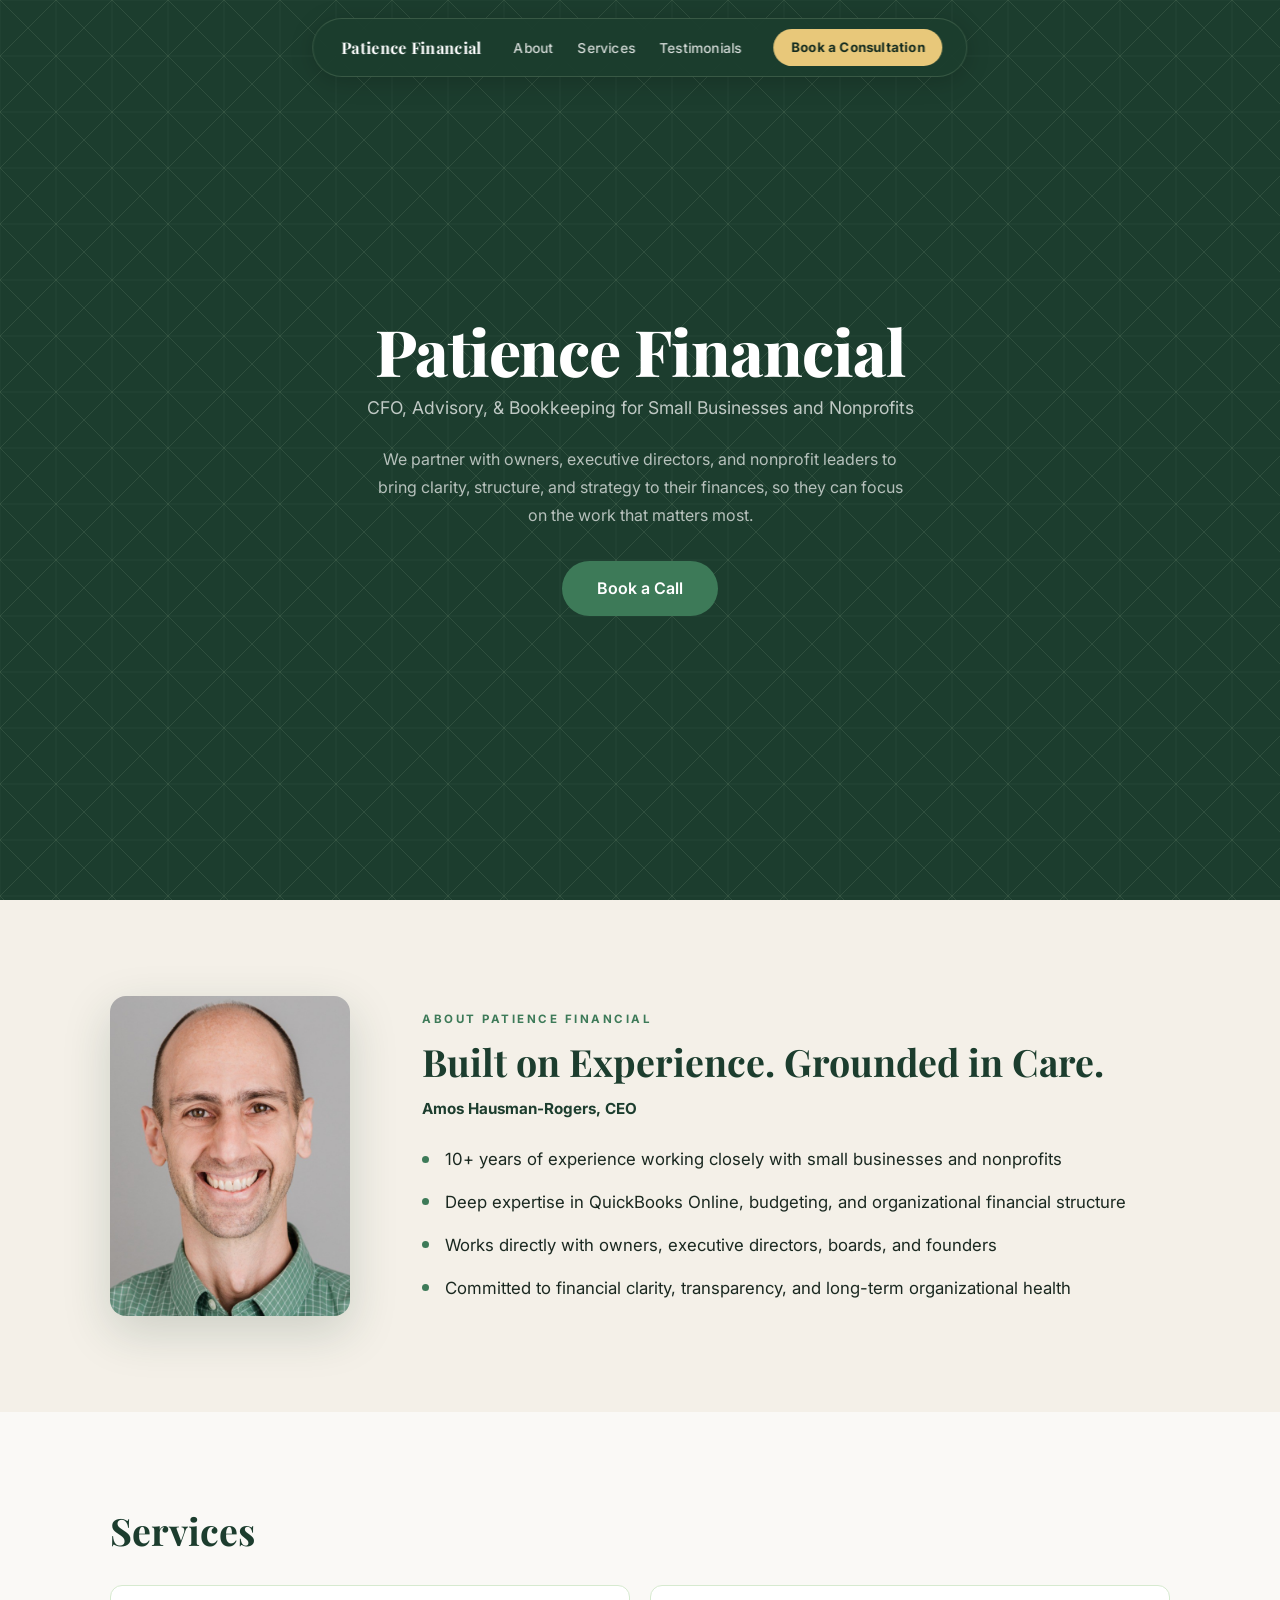
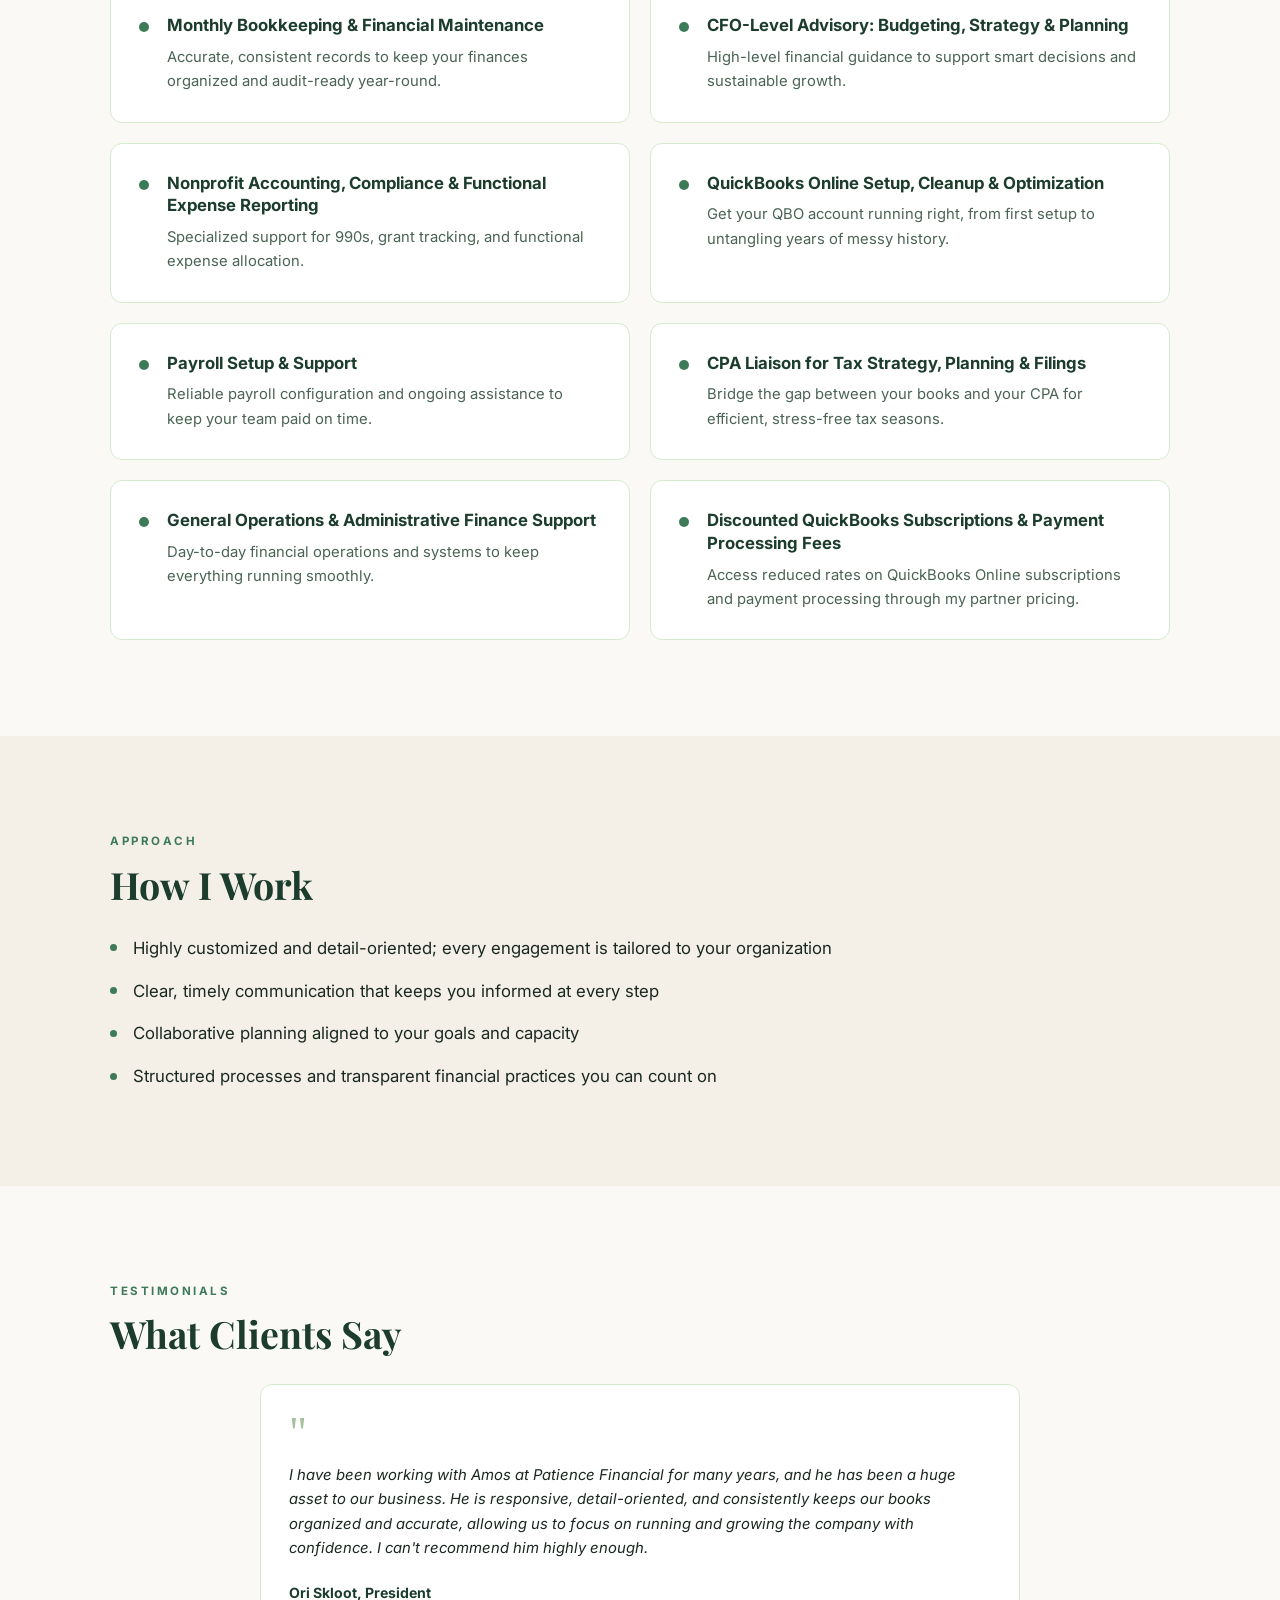
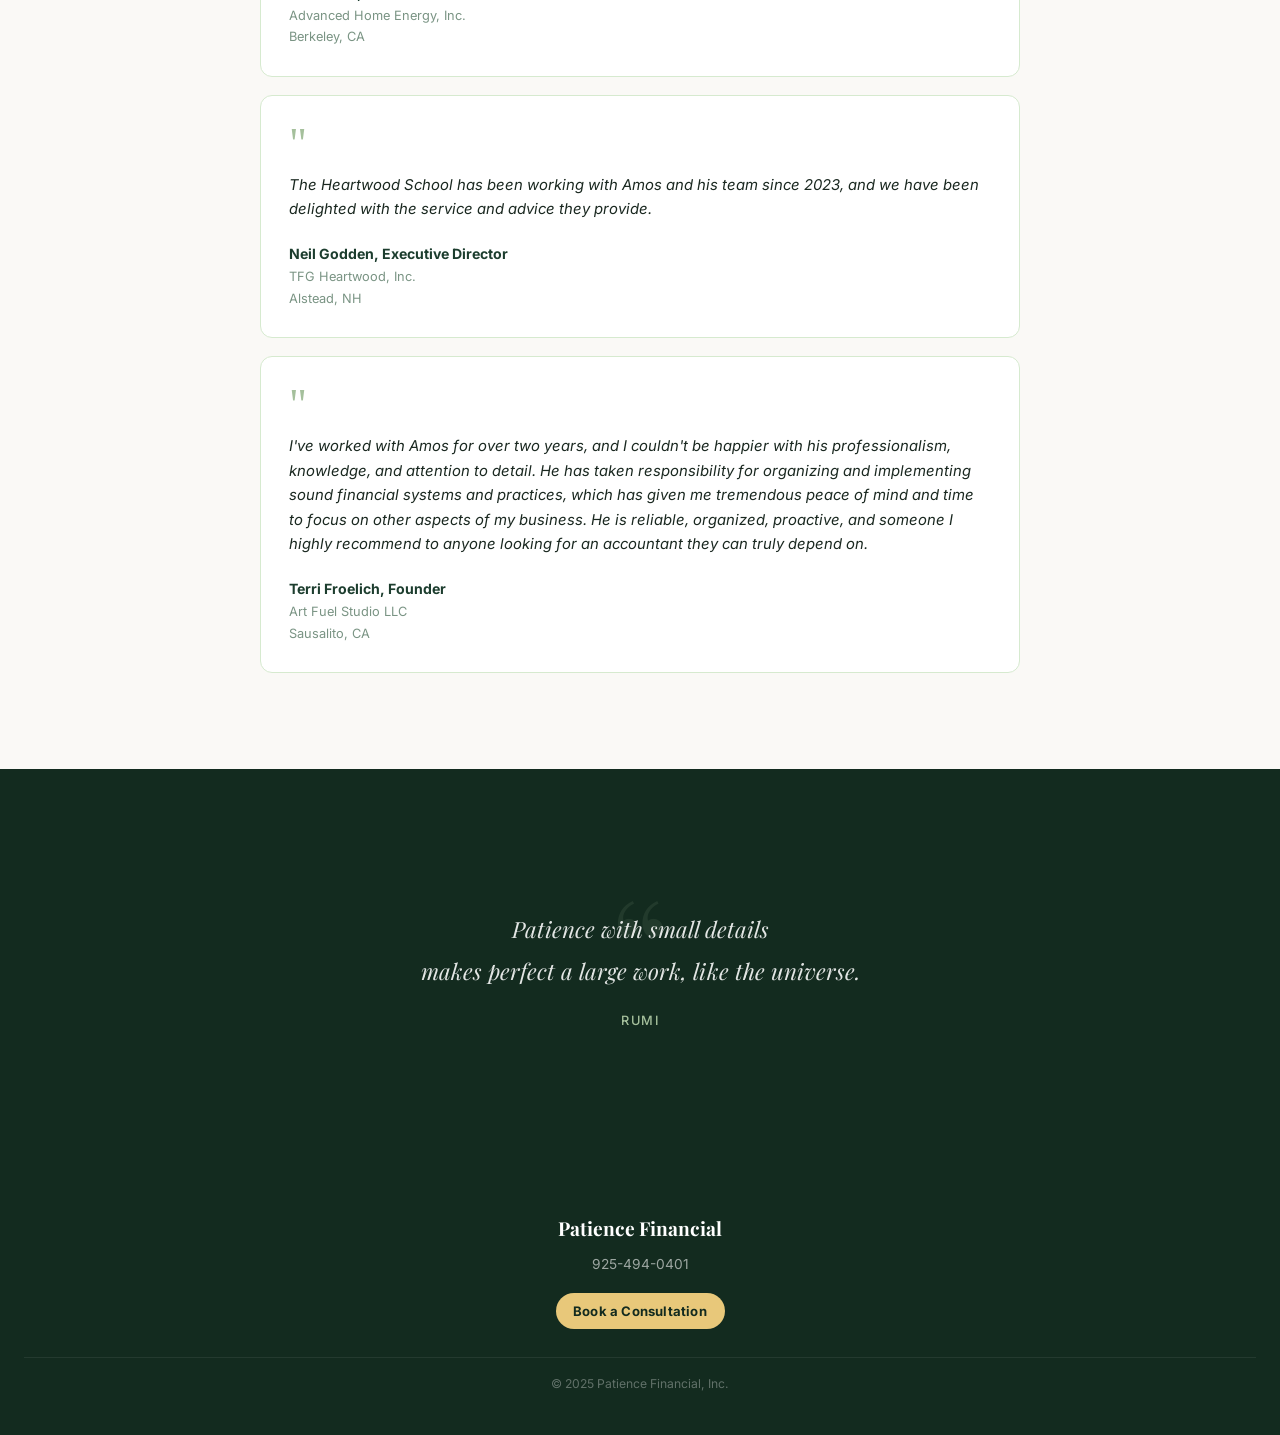
==== commit 75b0d8ae: "Update testimonial attributions" ====
--- a/index.html
+++ b/index.html
@@ -376,6 +376,10 @@
       object-position: center top;
     }
 
+    .about-mobile-eyebrow {
+      display: none;
+    }
+
     .about-title {
       font-size: 0.95rem;
       font-weight: 700;
@@ -545,24 +549,48 @@
     /* ===== RESPONSIVE ===== */
     @media (max-width: 820px) {
       .contact-wrap { grid-template-columns: 1fr; gap: 2rem; }
-      .about-layout { grid-template-columns: 1fr; gap: 2.5rem; }
+      .about-layout { grid-template-columns: 1fr; gap: 2rem; }
+      .about-mobile-eyebrow { display: block; order: 1; margin-bottom: -0.8rem; }
+      .about-photo { order: 2; }
+      .about-text { order: 3; }
+      .about-text .section-eyebrow { display: none; }
       .about-photo { max-width: 210px; aspect-ratio: 1; border-radius: 50%; margin: 0 auto; }
     }
 
     @media (max-width: 680px) {
       #navbar {
+        display: grid;
+        grid-template-columns: minmax(0, 1fr) auto auto;
         border-radius: 14px;
         top: 0.75rem;
-        padding: 0.6rem 1.1rem;
-        gap: 0.75rem;
+        padding: 0.6rem 0.7rem;
+        gap: 0.45rem;
         max-width: calc(100% - 1.5rem);
+        width: calc(100% - 1.5rem);
+      }
+
+      .nav-brand {
+        grid-column: 1;
+        grid-row: 1;
+        font-size: 0.92rem;
+        overflow: hidden;
+        text-overflow: ellipsis;
+      }
+
+      .nav-cta {
+        grid-column: 2;
+        grid-row: 1;
+        justify-self: end;
+        text-align: center;
+        padding: 0.45rem 0.65rem;
+        font-size: 0.72rem;
       }
 
       .nav-links {
         display: none;
         flex-direction: column;
         position: fixed;
-        top: 4.25rem;
+        top: 4.35rem;
         left: 0.75rem;
         right: 0.75rem;
         background: rgba(19, 43, 31, 0.97);
@@ -575,7 +603,7 @@
       }
 
       .nav-links.open { display: flex; }
-      .nav-toggle { display: block; }
+      .nav-toggle { display: block; grid-column: 3; grid-row: 1; justify-self: end; }
 
       section { padding: 4rem 1.25rem; }
 
@@ -624,6 +652,7 @@
   <section id="about">
     <div class="container">
       <div class="about-layout fade">
+        <p class="section-eyebrow about-mobile-eyebrow">About Patience Financial</p>
         <div class="about-photo">
           <img src="images/Amos.jpeg" alt="Amos Hausman-Rogers" />
         </div>
@@ -740,15 +769,22 @@
         <div class="testi-card fade">
           <div class="quote-glyph">"</div>
           <blockquote>I have been working with Amos at Patience Financial for many years, and he has been a huge asset to our business. He is responsive, detail-oriented, and consistently keeps our books organized and accurate, allowing us to focus on running and growing the company with confidence. I can't recommend him highly enough.</blockquote>
-          <div class="testi-name">Ori Skloot</div>
-          <div class="testi-role">Executive Director, Advanced Home Energy</div>
+          <div class="testi-name">Ori Skloot, President</div>
+          <div class="testi-role">Advanced Home Energy, Inc.<br>Berkeley, CA</div>
+        </div>
+
+        <div class="testi-card fade">
+          <div class="quote-glyph">"</div>
+          <blockquote>The Heartwood School has been working with Amos and his team since 2023, and we have been delighted with the service and advice they provide.</blockquote>
+          <div class="testi-name">Neil Godden, Executive Director</div>
+          <div class="testi-role">TFG Heartwood, Inc.<br>Alstead, NH</div>
         </div>
 
         <div class="testi-card fade">
           <div class="quote-glyph">"</div>
           <blockquote>I've worked with Amos for over two years, and I couldn't be happier with his professionalism, knowledge, and attention to detail. He has taken responsibility for organizing and implementing sound financial systems and practices, which has given me tremendous peace of mind and time to focus on other aspects of my business. He is reliable, organized, proactive, and someone I highly recommend to anyone looking for an accountant they can truly depend on.</blockquote>
-          <div class="testi-name">Terri Froelich</div>
-          <div class="testi-role">Founder &amp; CEO, ARTfuel Studio</div>
+          <div class="testi-name">Terri Froelich, Founder</div>
+          <div class="testi-role">Art Fuel Studio LLC<br>Sausalito, CA</div>
         </div>
 
       </div>
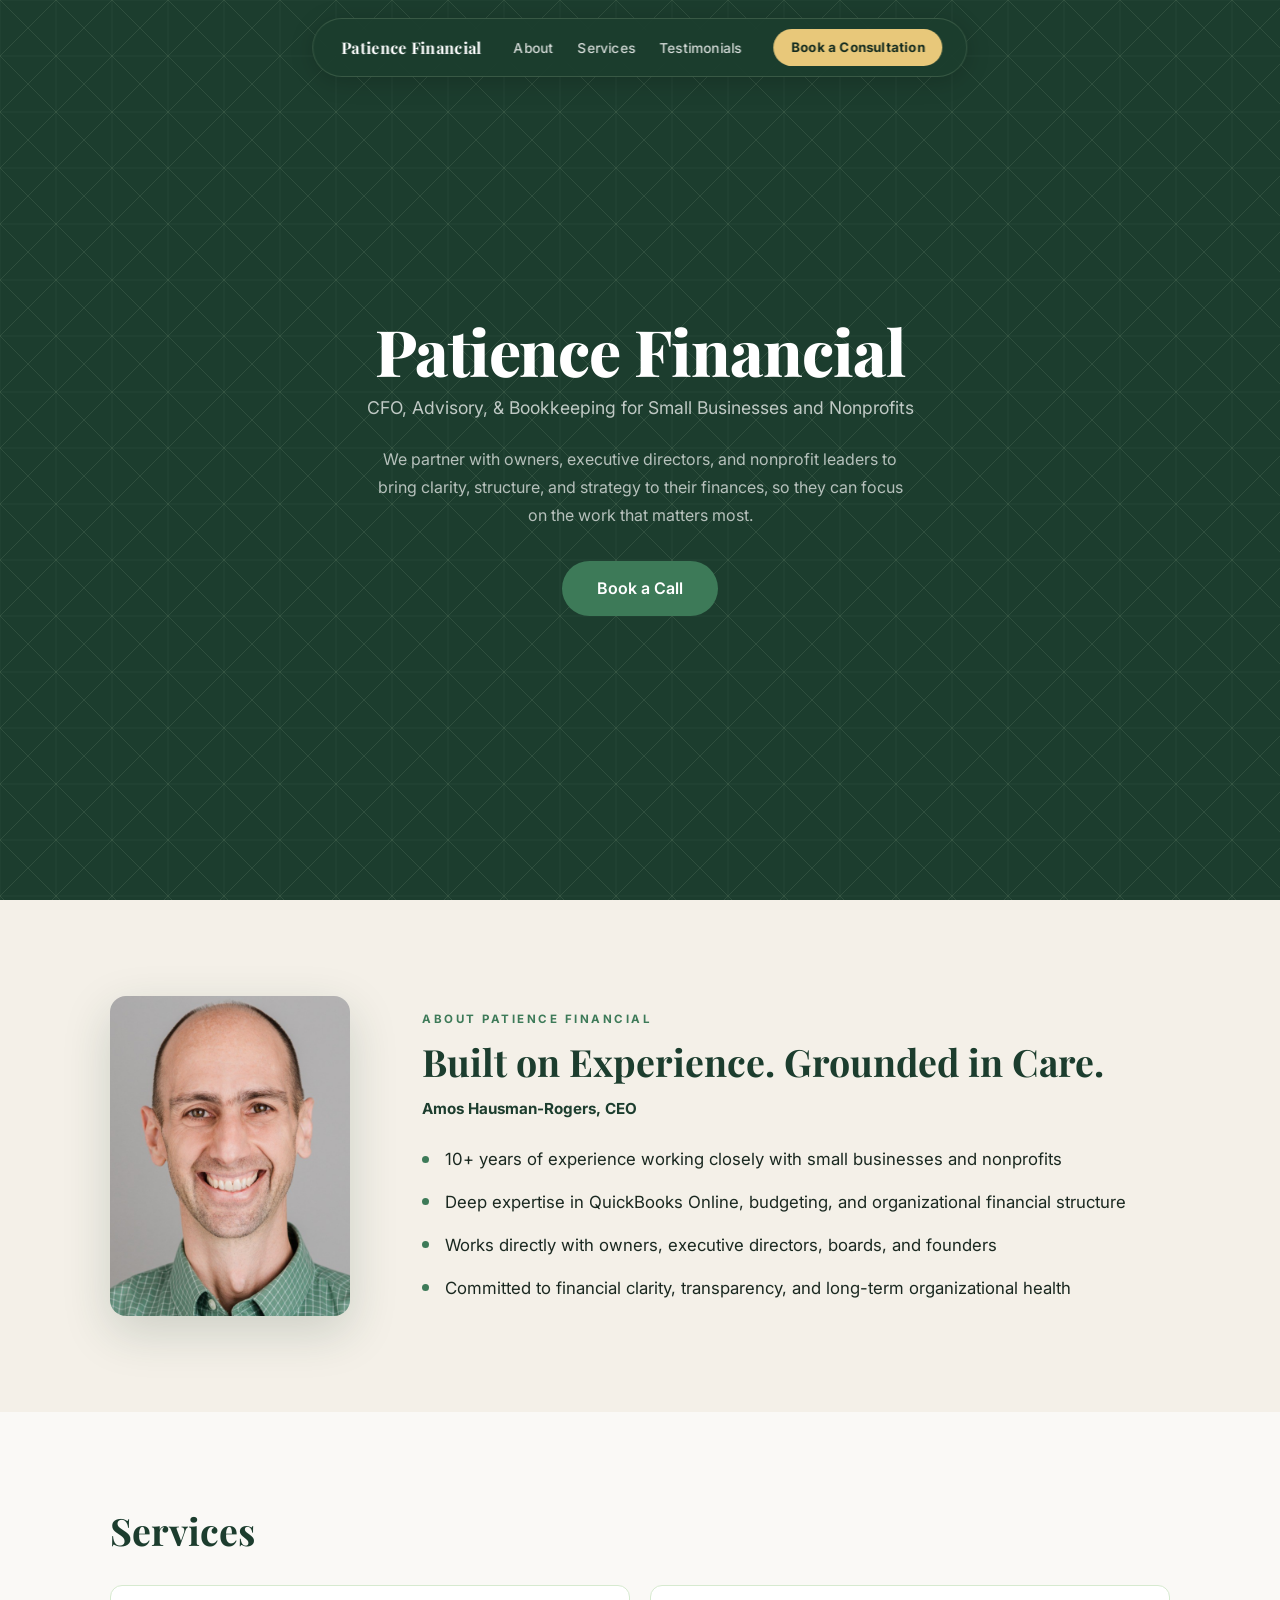
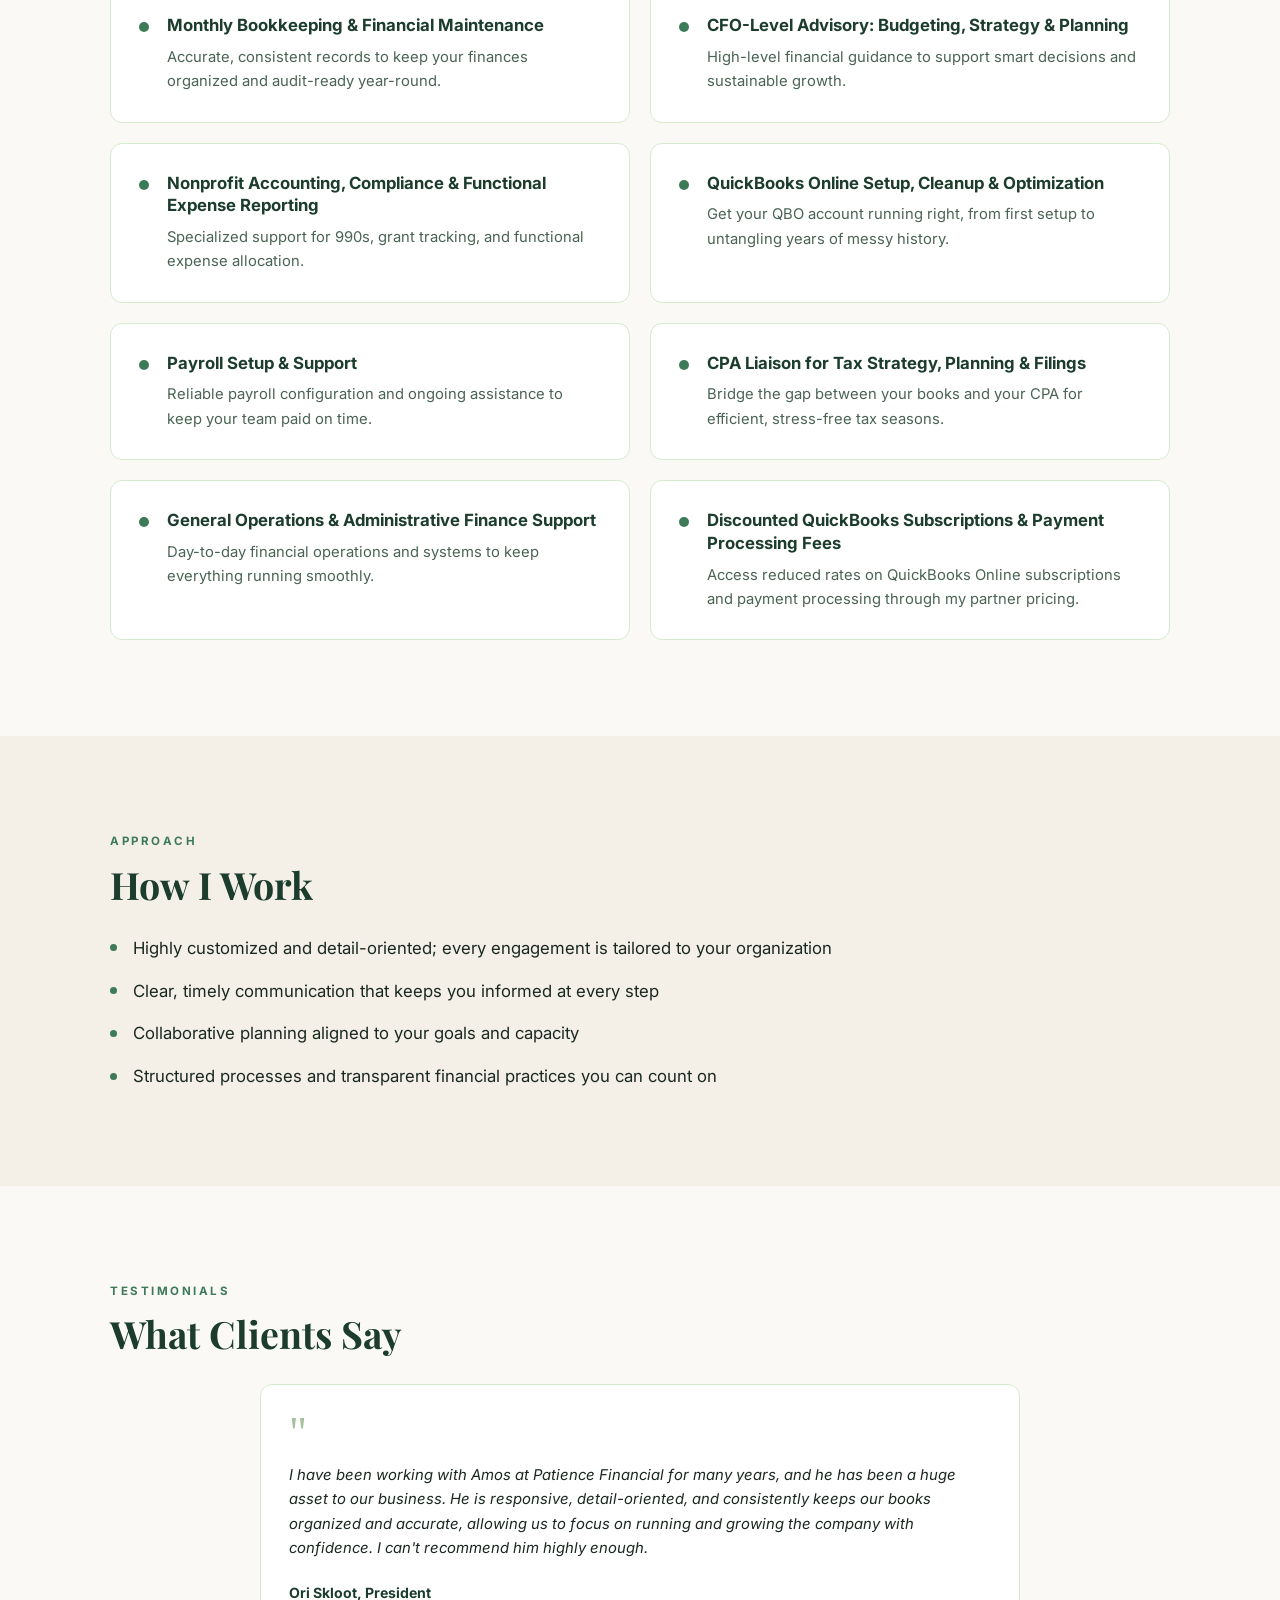
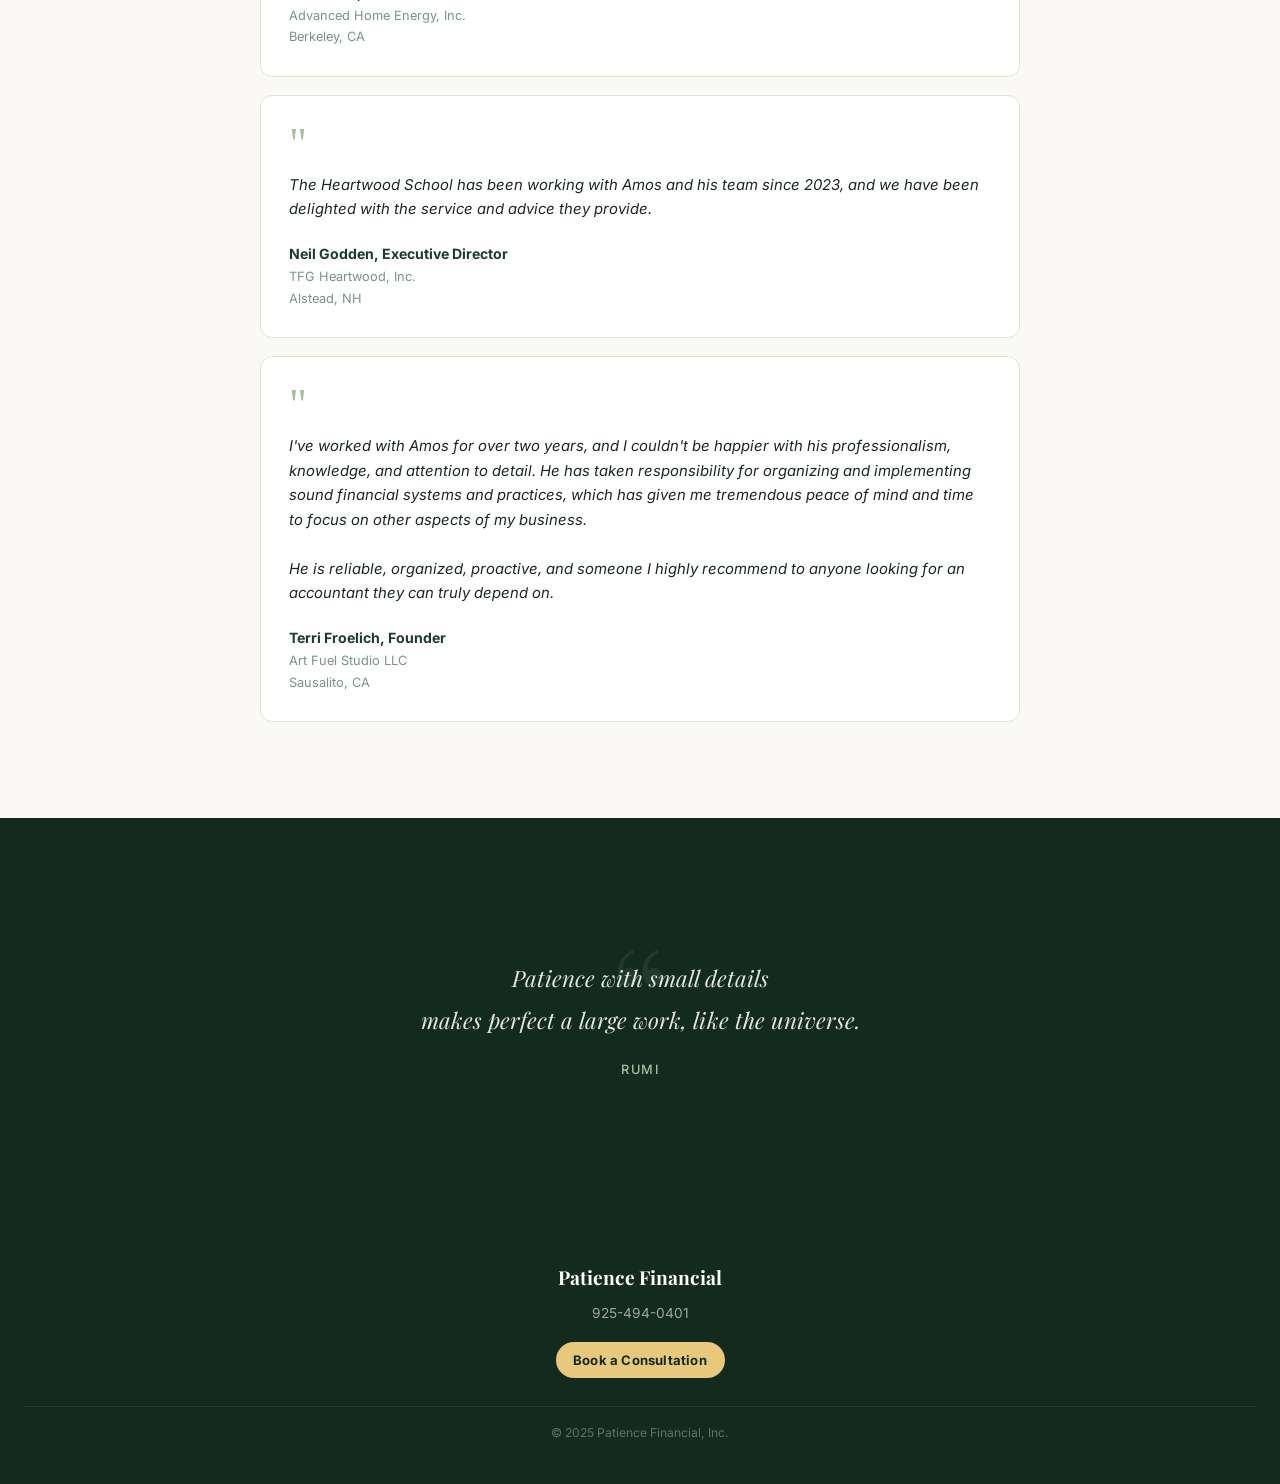
==== commit 1731c704: "Format Terri testimonial paragraph" ====
--- a/index.html
+++ b/index.html
@@ -782,7 +782,7 @@
 
         <div class="testi-card fade">
           <div class="quote-glyph">"</div>
-          <blockquote>I've worked with Amos for over two years, and I couldn't be happier with his professionalism, knowledge, and attention to detail. He has taken responsibility for organizing and implementing sound financial systems and practices, which has given me tremendous peace of mind and time to focus on other aspects of my business. He is reliable, organized, proactive, and someone I highly recommend to anyone looking for an accountant they can truly depend on.</blockquote>
+          <blockquote>I've worked with Amos for over two years, and I couldn't be happier with his professionalism, knowledge, and attention to detail. He has taken responsibility for organizing and implementing sound financial systems and practices, which has given me tremendous peace of mind and time to focus on other aspects of my business.<br><br>He is reliable, organized, proactive, and someone I highly recommend to anyone looking for an accountant they can truly depend on.</blockquote>
           <div class="testi-name">Terri Froelich, Founder</div>
           <div class="testi-role">Art Fuel Studio LLC<br>Sausalito, CA</div>
         </div>
